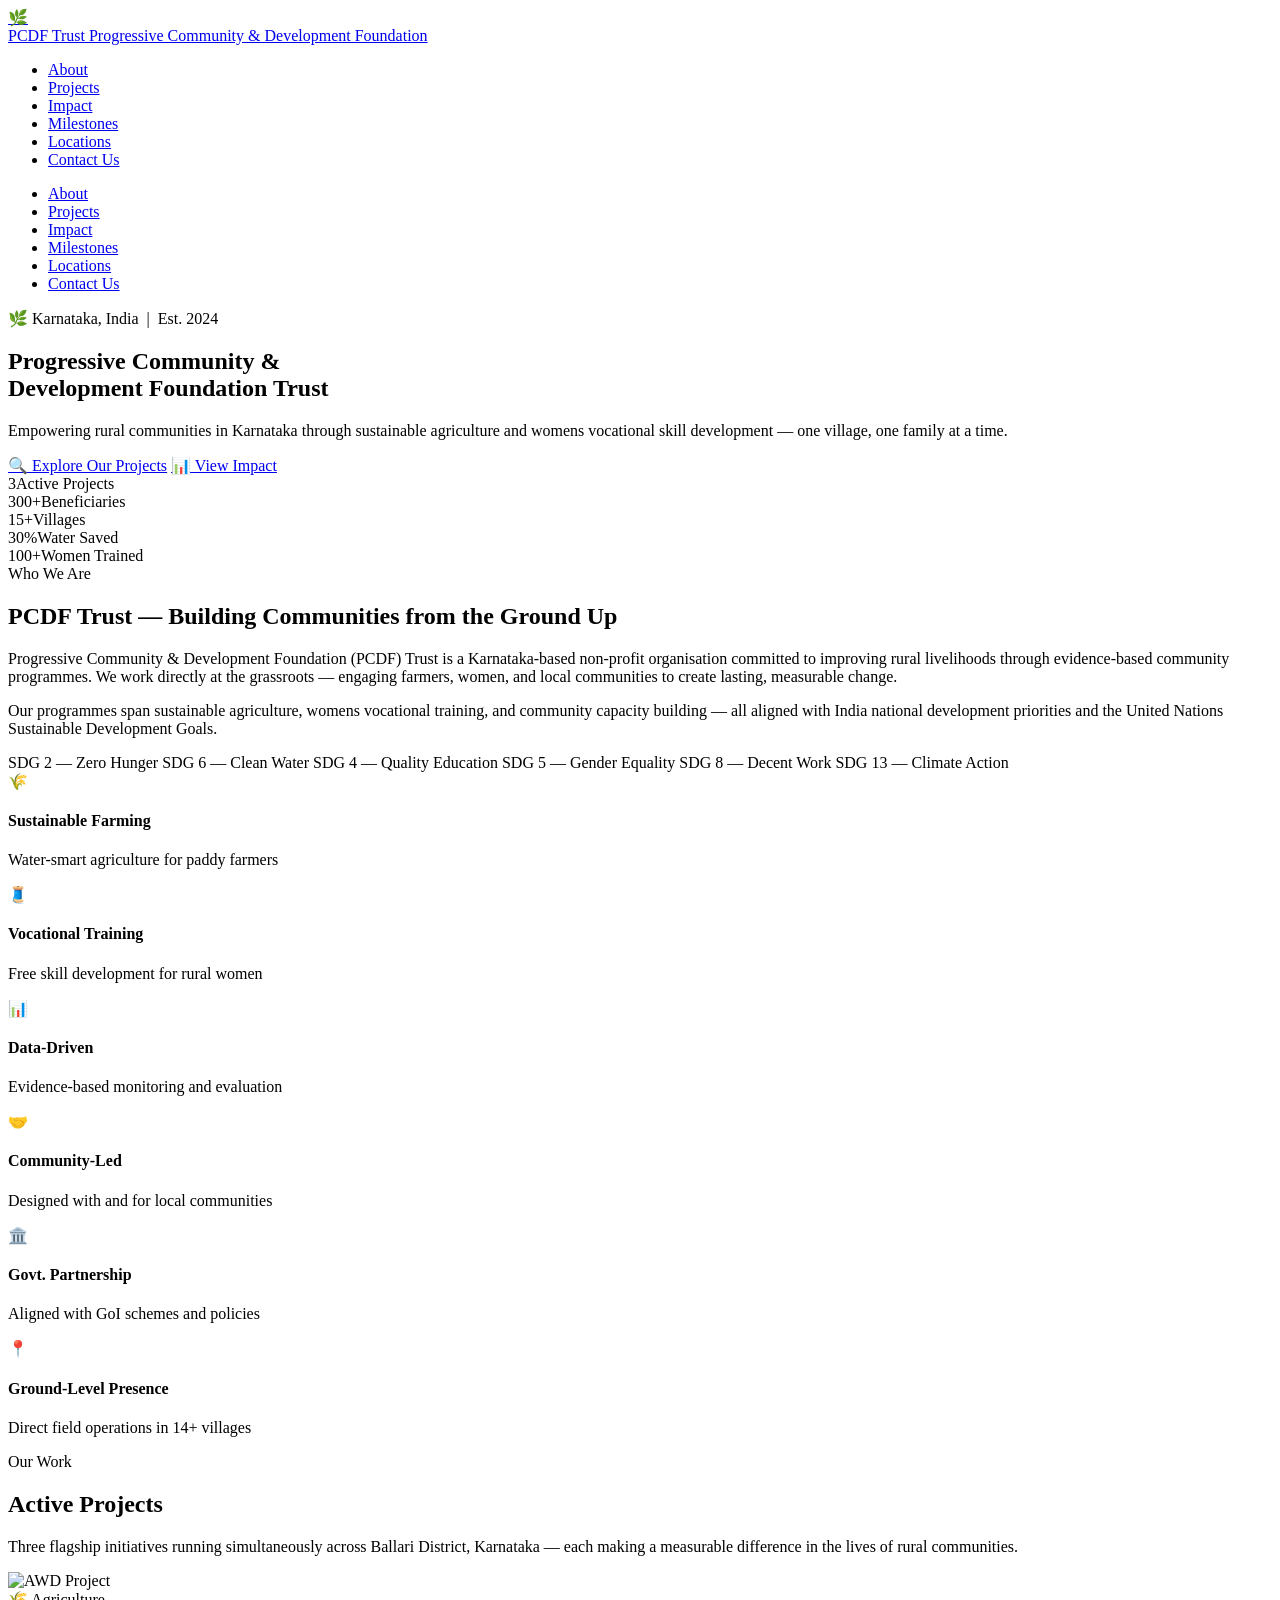
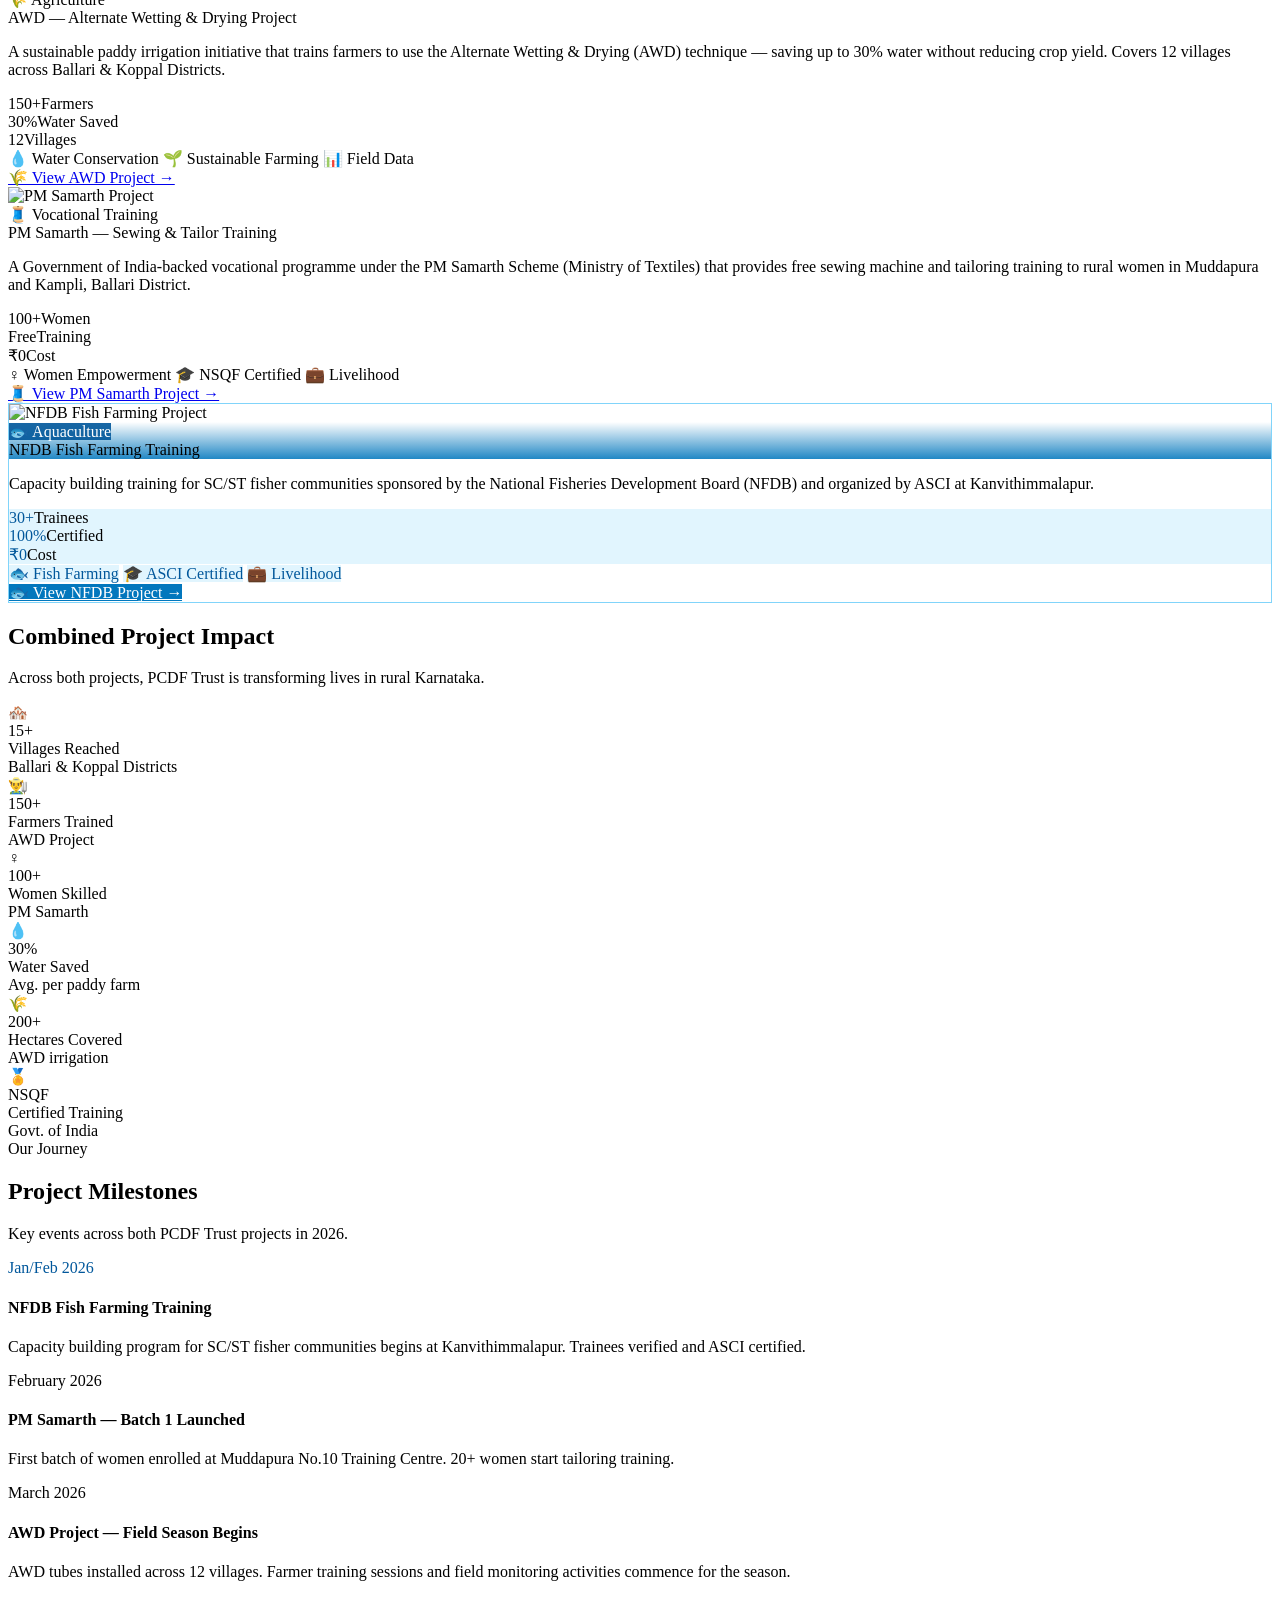
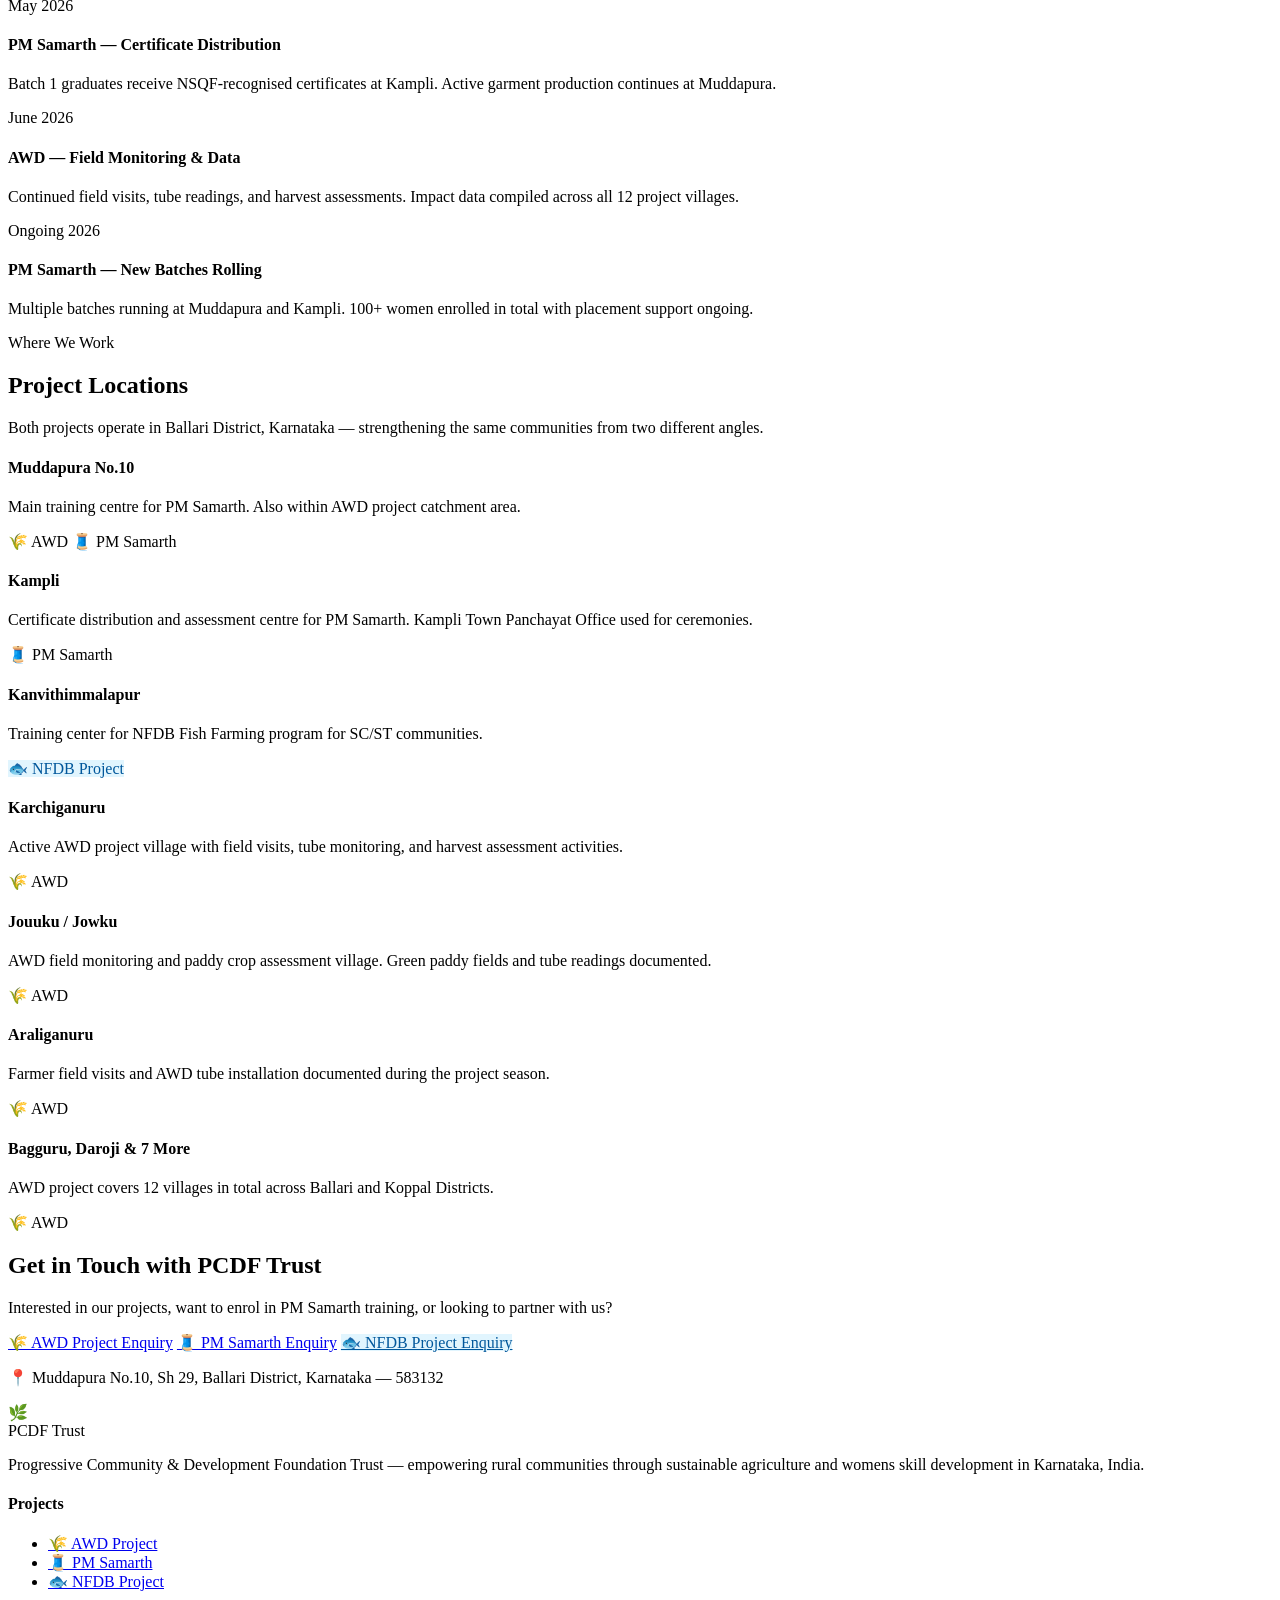
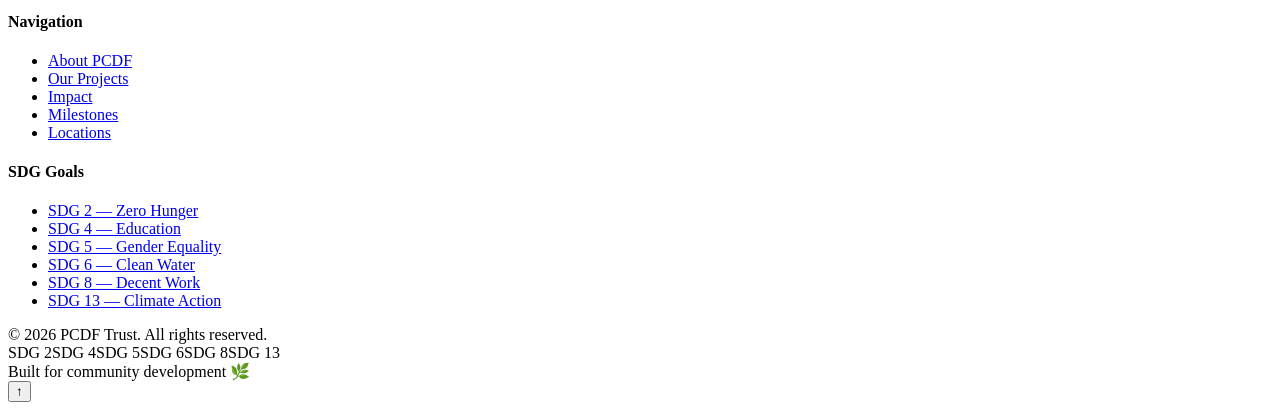
==== index.html @ 16de95f9 "Add files via upload" ====
﻿<!DOCTYPE html>
<html lang="en">
<head>
  <meta charset="UTF-8" />
  <meta name="viewport" content="width=device-width, initial-scale=1.0" />
  <title>PCDF Trust — Projects Dashboard</title>
  <meta name="description" content="Progressive Community and Development Foundation Trust — empowering communities through sustainable agriculture and vocational skill development in Karnataka." />
  <link rel="preconnect" href="https://fonts.googleapis.com" />
  <link rel="preconnect" href="https://fonts.gstatic.com" crossorigin />
  <link href="https://fonts.googleapis.com/css2?family=Poppins:wght@600;700;800&family=Inter:wght@400;500;600&display=swap" rel="stylesheet" />
  <link rel="stylesheet" href="css/dashboard.css" />
</head>
<body>

<nav id="navbar">
  <div class="container navbar-inner">
    <a href="index.html" class="navbar-brand">
      <div class="brand-logo">🌿</div>
      <div class="brand-text">
        <span class="brand-name">PCDF Trust</span>
        <span class="brand-sub">Progressive Community &amp; Development Foundation</span>
      </div>
    </a>
    <ul class="nav-links">
      <li><a href="#about">About</a></li>
      <li><a href="#projects">Projects</a></li>
      <li><a href="#impact">Impact</a></li>
      <li><a href="#milestones">Milestones</a></li>
      <li><a href="#locations">Locations</a></li>
      <li><a href="#contact" class="nav-btn">Contact Us</a></li>
    </ul>
    <div class="hamburger" id="hamburger"><span></span><span></span><span></span></div>
  </div>
</nav>

<div class="mobile-nav" id="mobile-nav">
  <ul>
    <li><a href="#about">About</a></li>
    <li><a href="#projects">Projects</a></li>
    <li><a href="#impact">Impact</a></li>
    <li><a href="#milestones">Milestones</a></li>
    <li><a href="#locations">Locations</a></li>
    <li><a href="#contact">Contact Us</a></li>
  </ul>
</div>
<section id="hero">
  <div class="container">
    <div class="hero-content">
      <div class="hero-badge">🌿 Karnataka, India &nbsp;|&nbsp; Est. 2024</div>
      <h1 class="hero-title">Progressive Community &amp;<br /><span>Development Foundation Trust</span></h1>
      <p class="hero-sub">Empowering rural communities in Karnataka through sustainable agriculture and womens vocational skill development — one village, one family at a time.</p>
      <div class="hero-actions">
        <a href="#projects" class="btn btn-white">🔍 Explore Our Projects</a>
        <a href="#impact" class="btn btn-outline-white">📊 View Impact</a>
      </div>
      <div class="hero-stats-bar">
        <div class="hstat"><span class="hstat-num">3</span><span class="hstat-label">Active Projects</span></div>
        <div class="hstat"><span class="hstat-num">300+</span><span class="hstat-label">Beneficiaries</span></div>
        <div class="hstat"><span class="hstat-num">15+</span><span class="hstat-label">Villages</span></div>
        <div class="hstat"><span class="hstat-num">30%</span><span class="hstat-label">Water Saved</span></div>
        <div class="hstat"><span class="hstat-num">100+</span><span class="hstat-label">Women Trained</span></div>
      </div>
    </div>
  </div>
</section>

<section id="about">
  <div class="container">
    <div class="about-grid reveal">
      <div>
        <span class="section-tag green">Who We Are</span>
        <h2 class="section-heading">PCDF Trust — Building Communities from the Ground Up</h2>
        <p class="section-sub">Progressive Community &amp; Development Foundation (PCDF) Trust is a Karnataka-based non-profit organisation committed to improving rural livelihoods through evidence-based community programmes. We work directly at the grassroots — engaging farmers, women, and local communities to create lasting, measurable change.</p>
        <p class="section-sub mt1">Our programmes span sustainable agriculture, womens vocational training, and community capacity building — all aligned with India national development priorities and the United Nations Sustainable Development Goals.</p>
        <div class="sdg-row">
          <span class="sdg-chip green">SDG 2 — Zero Hunger</span>
          <span class="sdg-chip green">SDG 6 — Clean Water</span>
          <span class="sdg-chip purple">SDG 4 — Quality Education</span>
          <span class="sdg-chip purple">SDG 5 — Gender Equality</span>
          <span class="sdg-chip purple">SDG 8 — Decent Work</span>
          <span class="sdg-chip green">SDG 13 — Climate Action</span>
        </div>
      </div>
      <div class="trust-pillars">
        <div class="pillar"><span class="pillar-icon">🌾</span><div><h4>Sustainable Farming</h4><p>Water-smart agriculture for paddy farmers</p></div></div>
        <div class="pillar"><span class="pillar-icon">🧵</span><div><h4>Vocational Training</h4><p>Free skill development for rural women</p></div></div>
        <div class="pillar"><span class="pillar-icon">📊</span><div><h4>Data-Driven</h4><p>Evidence-based monitoring and evaluation</p></div></div>
        <div class="pillar"><span class="pillar-icon">🤝</span><div><h4>Community-Led</h4><p>Designed with and for local communities</p></div></div>
        <div class="pillar"><span class="pillar-icon">🏛️</span><div><h4>Govt. Partnership</h4><p>Aligned with GoI schemes and policies</p></div></div>
        <div class="pillar"><span class="pillar-icon">📍</span><div><h4>Ground-Level Presence</h4><p>Direct field operations in 14+ villages</p></div></div>
      </div>
    </div>
  </div>
</section>
<section id="projects">
  <div class="container">
    <div class="projects-intro reveal">
      <span class="section-tag green">Our Work</span>
      <h2 class="section-heading">Active Projects</h2>
      <p>Three flagship initiatives running simultaneously across Ballari District, Karnataka — each making a measurable difference in the lives of rural communities.</p>
    </div>
    <div class="projects-grid">
      <div class="project-card awd reveal delay-1">
        <div class="pc-banner">
          <img src="assets/gallery/training_session.jpg" alt="AWD Project" />
          <div class="pc-banner-overlay green-ov">
            <div class="pc-banner-content">
              <span class="pc-badge green">🌾 Agriculture</span>
              <div class="pc-title">AWD — Alternate Wetting &amp; Drying Project</div>
            </div>
          </div>
        </div>
        <div class="pc-body">
          <p class="pc-desc">A sustainable paddy irrigation initiative that trains farmers to use the Alternate Wetting &amp; Drying (AWD) technique — saving up to 30% water without reducing crop yield. Covers 12 villages across Ballari &amp; Koppal Districts.</p>
          <div class="pc-stats">
            <div class="pc-stat green"><span class="pc-stat-num green">150+</span><span class="pc-stat-label">Farmers</span></div>
            <div class="pc-stat green"><span class="pc-stat-num green">30%</span><span class="pc-stat-label">Water Saved</span></div>
            <div class="pc-stat green"><span class="pc-stat-num green">12</span><span class="pc-stat-label">Villages</span></div>
          </div>
          <div class="pc-tags">
            <span class="tag green">💧 Water Conservation</span>
            <span class="tag green">🌱 Sustainable Farming</span>
            <span class="tag green">📊 Field Data</span>
          </div>
          <a href="awd-project.html" class="pc-btn green">🌾 View AWD Project →</a>
        </div>
      </div>
      <div class="project-card samarth reveal delay-2">
        <div class="pc-banner">
          <img src="assets/samarth-gallery/samarth_sewing_02.jpg" alt="PM Samarth Project" />
          <div class="pc-banner-overlay purple-ov">
            <div class="pc-banner-content">
              <span class="pc-badge purple">🧵 Vocational Training</span>
              <div class="pc-title">PM Samarth — Sewing &amp; Tailor Training</div>
            </div>
          </div>
        </div>
        <div class="pc-body">
          <p class="pc-desc">A Government of India-backed vocational programme under the PM Samarth Scheme (Ministry of Textiles) that provides free sewing machine and tailoring training to rural women in Muddapura and Kampli, Ballari District.</p>
          <div class="pc-stats">
            <div class="pc-stat purple"><span class="pc-stat-num purple">100+</span><span class="pc-stat-label">Women</span></div>
            <div class="pc-stat purple"><span class="pc-stat-num purple">Free</span><span class="pc-stat-label">Training</span></div>
            <div class="pc-stat purple"><span class="pc-stat-num purple">&#x20B9;0</span><span class="pc-stat-label">Cost</span></div>
          </div>
          <div class="pc-tags">
            <span class="tag purple">♀️ Women Empowerment</span>
            <span class="tag purple">🎓 NSQF Certified</span>
            <span class="tag purple">💼 Livelihood</span>
          </div>
          <a href="samarth-project.html" class="pc-btn purple">🧵 View PM Samarth Project →</a>
        </div>
      </div>
          <div class="project-card fish reveal delay-3" style="border:1px solid #81d4fa;">
        <div class="pc-banner">
          <img src="assets/fish-gallery/fish_training_01.jpg" alt="NFDB Fish Farming Project" />
          <div class="pc-banner-overlay" style="background:linear-gradient(to top,rgba(2,119,189,0.88),transparent);">
            <div class="pc-banner-content">
              <span class="pc-badge" style="background:rgba(1,87,155,0.9);color:#fff;">🐟 Aquaculture</span>
              <div class="pc-title">NFDB Fish Farming Training</div>
            </div>
          </div>
        </div>
        <div class="pc-body">
          <p class="pc-desc">Capacity building training for SC/ST fisher communities sponsored by the National Fisheries Development Board (NFDB) and organized by ASCI at Kanvithimmalapur.</p>
          <div class="pc-stats">
            <div class="pc-stat" style="background:#e1f5fe;"><span class="pc-stat-num" style="color:#01579b;">30+</span><span class="pc-stat-label">Trainees</span></div>
            <div class="pc-stat" style="background:#e1f5fe;"><span class="pc-stat-num" style="color:#01579b;">100%</span><span class="pc-stat-label">Certified</span></div>
            <div class="pc-stat" style="background:#e1f5fe;"><span class="pc-stat-num" style="color:#01579b;">₹0</span><span class="pc-stat-label">Cost</span></div>
          </div>
          <div class="pc-tags">
            <span class="tag" style="background:#e1f5fe;color:#01579b;">🐟 Fish Farming</span>
            <span class="tag" style="background:#e1f5fe;color:#01579b;">🎓 ASCI Certified</span>
            <span class="tag" style="background:#e1f5fe;color:#01579b;">💼 Livelihood</span>
          </div>
          <a href="fish-project.html" class="pc-btn" style="background:#0277bd;color:#fff;">🐟 View NFDB Project →</a>
        </div>
      </div>
    </div>
  </div>
</section>

<section id="impact">
  <div class="container">
    <div class="impact-intro reveal">
      <h2>Combined Project Impact</h2>
      <p>Across both projects, PCDF Trust is transforming lives in rural Karnataka.</p>
    </div>
    <div class="impact-big-grid reveal">
      <div class="icard"><div class="icard-icon">🏘️</div><div class="icard-num">15+</div><div class="icard-label">Villages Reached</div><div class="icard-sub">Ballari &amp; Koppal Districts</div></div>
      <div class="icard"><div class="icard-icon">👨‍🌾</div><div class="icard-num">150+</div><div class="icard-label">Farmers Trained</div><div class="icard-sub">AWD Project</div></div>
      <div class="icard"><div class="icard-icon">♀️</div><div class="icard-num">100+</div><div class="icard-label">Women Skilled</div><div class="icard-sub">PM Samarth</div></div>
      <div class="icard"><div class="icard-icon">💧</div><div class="icard-num">30%</div><div class="icard-label">Water Saved</div><div class="icard-sub">Avg. per paddy farm</div></div>
      <div class="icard"><div class="icard-icon">🌾</div><div class="icard-num">200+</div><div class="icard-label">Hectares Covered</div><div class="icard-sub">AWD irrigation</div></div>
      <div class="icard"><div class="icard-icon">🏅</div><div class="icard-num">NSQF</div><div class="icard-label">Certified Training</div><div class="icard-sub">Govt. of India</div></div>
    </div>
  </div>
</section>

<section id="milestones">
  <div class="container">
    <div class="milestones-intro">
      <span class="section-tag green">Our Journey</span>
      <h2 class="section-heading dark">Project Milestones</h2>
      <p class="muted">Key events across both PCDF Trust projects in 2026.</p>
    </div>
    <div class="timeline reveal">
      <div class="tm-item">
        <div class="tm-spacer"></div><div class="tm-dot" style="background:#03a9f4;"></div>
        <div class="tm-content"><div class="tm-date" style="color:#01579b;">Jan/Feb 2026</div><h4>NFDB Fish Farming Training</h4><p>Capacity building program for SC/ST fisher communities begins at Kanvithimmalapur. Trainees verified and ASCI certified.</p></div>
      </div>
      <div class="tm-item">
        <div class="tm-content"><div class="tm-date purple">February 2026</div><h4>PM Samarth — Batch 1 Launched</h4><p>First batch of women enrolled at Muddapura No.10 Training Centre. 20+ women start tailoring training.</p></div>
        <div class="tm-dot purple"></div><div class="tm-spacer"></div>
      </div>
      <div class="tm-item">
        <div class="tm-spacer"></div><div class="tm-dot green"></div>
        <div class="tm-content"><div class="tm-date green">March 2026</div><h4>AWD Project — Field Season Begins</h4><p>AWD tubes installed across 12 villages. Farmer training sessions and field monitoring activities commence for the season.</p></div>
      </div>
      <div class="tm-item">
        <div class="tm-content"><div class="tm-date purple">May 2026</div><h4>PM Samarth — Certificate Distribution</h4><p>Batch 1 graduates receive NSQF-recognised certificates at Kampli. Active garment production continues at Muddapura.</p></div>
        <div class="tm-dot purple"></div><div class="tm-spacer"></div>
      </div>
      <div class="tm-item">
        <div class="tm-spacer"></div><div class="tm-dot green"></div>
        <div class="tm-content"><div class="tm-date green">June 2026</div><h4>AWD — Field Monitoring &amp; Data</h4><p>Continued field visits, tube readings, and harvest assessments. Impact data compiled across all 12 project villages.</p></div>
      </div>
      <div class="tm-item">
        <div class="tm-content"><div class="tm-date purple">Ongoing 2026</div><h4>PM Samarth — New Batches Rolling</h4><p>Multiple batches running at Muddapura and Kampli. 100+ women enrolled in total with placement support ongoing.</p></div>
        <div class="tm-dot purple"></div><div class="tm-spacer"></div>
      </div>
    </div>
  </div>
</section>
<section id="locations">
  <div class="container">
    <div class="loc-intro reveal">
      <span class="section-tag green">Where We Work</span>
      <h2 class="section-heading dark">Project Locations</h2>
      <p class="muted">Both projects operate in Ballari District, Karnataka — strengthening the same communities from two different angles.</p>
    </div>
    <div class="loc-grid reveal">
      <div class="loc-card green"><div class="loc-header"><div class="loc-dot green"></div><h4>Muddapura No.10</h4></div><p>Main training centre for PM Samarth. Also within AWD project catchment area.</p><span class="loc-badge green">🌾 AWD</span> <span class="loc-badge purple">🧵 PM Samarth</span></div>
      <div class="loc-card purple"><div class="loc-header"><div class="loc-dot purple"></div><h4>Kampli</h4></div><p>Certificate distribution and assessment centre for PM Samarth. Kampli Town Panchayat Office used for ceremonies.</p><span class="loc-badge purple">🧵 PM Samarth</span></div>
      <div class="loc-card" style="border-color:#03a9f4;"><div class="loc-header"><div class="loc-dot" style="background:#03a9f4;"></div><h4>Kanvithimmalapur</h4></div><p>Training center for NFDB Fish Farming program for SC/ST communities.</p><span class="loc-badge" style="background:#e1f5fe;color:#01579b;">🐟 NFDB Project</span></div>
      <div class="loc-card green"><div class="loc-header"><div class="loc-dot green"></div><h4>Karchiganuru</h4></div><p>Active AWD project village with field visits, tube monitoring, and harvest assessment activities.</p><span class="loc-badge green">🌾 AWD</span></div>
      <div class="loc-card green"><div class="loc-header"><div class="loc-dot green"></div><h4>Jouuku / Jowku</h4></div><p>AWD field monitoring and paddy crop assessment village. Green paddy fields and tube readings documented.</p><span class="loc-badge green">🌾 AWD</span></div>
      <div class="loc-card green"><div class="loc-header"><div class="loc-dot green"></div><h4>Araliganuru</h4></div><p>Farmer field visits and AWD tube installation documented during the project season.</p><span class="loc-badge green">🌾 AWD</span></div>
      <div class="loc-card green"><div class="loc-header"><div class="loc-dot green"></div><h4>Bagguru, Daroji &amp; 7 More</h4></div><p>AWD project covers 12 villages in total across Ballari and Koppal Districts.</p><span class="loc-badge green">🌾 AWD</span></div>
    </div>
  </div>
</section>

<section id="contact">
  <div class="container">
    <div class="contact-card reveal">
      <h2>Get in Touch with PCDF Trust</h2>
      <p>Interested in our projects, want to enrol in PM Samarth training, or looking to partner with us?</p>
      <div class="contact-links">
        <a href="awd-project.html#contact" class="contact-link green">🌾 AWD Project Enquiry</a>
        <a href="samarth-project.html#contact" class="contact-link purple">🧵 PM Samarth Enquiry</a>
        <a href="fish-project.html#contact" class="contact-link" style="background:#e1f5fe;color:#01579b;">🐟 NFDB Project Enquiry</a>
      </div>
      <p class="contact-addr">📍 Muddapura No.10, Sh 29, Ballari District, Karnataka — 583132</p>
    </div>
  </div>
</section>

<footer>
  <div class="container">
    <div class="footer-inner">
      <div>
        <div class="footer-brand-logo">🌿</div>
        <div class="footer-brand-name">PCDF Trust</div>
        <p class="footer-desc">Progressive Community &amp; Development Foundation Trust — empowering rural communities through sustainable agriculture and womens skill development in Karnataka, India.</p>
      </div>
      <div><h4>Projects</h4><ul class="footer-links"><li><a href="awd-project.html">🌾 AWD Project</a></li><li><a href="samarth-project.html">🧵 PM Samarth</a></li><li><a href="fish-project.html">🐟 NFDB Project</a></li></ul></div>
      <div><h4>Navigation</h4><ul class="footer-links"><li><a href="#about">About PCDF</a></li><li><a href="#projects">Our Projects</a></li><li><a href="#impact">Impact</a></li><li><a href="#milestones">Milestones</a></li><li><a href="#locations">Locations</a></li></ul></div>
      <div><h4>SDG Goals</h4><ul class="footer-links"><li><a href="#">SDG 2 — Zero Hunger</a></li><li><a href="#">SDG 4 — Education</a></li><li><a href="#">SDG 5 — Gender Equality</a></li><li><a href="#">SDG 6 — Clean Water</a></li><li><a href="#">SDG 8 — Decent Work</a></li><li><a href="#">SDG 13 — Climate Action</a></li></ul></div>
    </div>
    <div class="footer-bottom">
      <span>© 2026 PCDF Trust. All rights reserved.</span>
      <div class="sdg-row-footer"><span class="sdg-f">SDG 2</span><span class="sdg-f">SDG 4</span><span class="sdg-f">SDG 5</span><span class="sdg-f">SDG 6</span><span class="sdg-f">SDG 8</span><span class="sdg-f">SDG 13</span></div>
      <span>Built for community development 🌿</span>
    </div>
  </div>
</footer>

<button id="back-to-top" title="Back to top">↑</button>

<script>
  document.getElementById("hamburger").addEventListener("click",function(){document.getElementById("mobile-nav").classList.toggle("open");});
  document.querySelectorAll("#mobile-nav a").forEach(function(a){a.addEventListener("click",function(){document.getElementById("mobile-nav").classList.remove("open");});});
  window.addEventListener("scroll",function(){
    var nav=document.getElementById("navbar");
    nav.style.boxShadow=window.scrollY>60?"0 4px 20px rgba(0,0,0,0.1)":"none";
    var btn=document.getElementById("back-to-top");
    if(window.scrollY>400)btn.classList.add("visible"); else btn.classList.remove("visible");
  });
  document.getElementById("back-to-top").addEventListener("click",function(){window.scrollTo({top:0,behavior:"smooth"});});
  /* Scroll Reveal Observer */
  const revealElements = document.querySelectorAll('.reveal');
  const revealObserver = new IntersectionObserver((entries, observer) => {
    entries.forEach(entry => {
      if(entry.isIntersecting) {
        entry.target.classList.add('active');
        observer.unobserve(entry.target);
      }
    });
  }, { rootMargin: "0px 0px -50px 0px" });
  revealElements.forEach(el => revealObserver.observe(el));
</script>
</body>
</html>
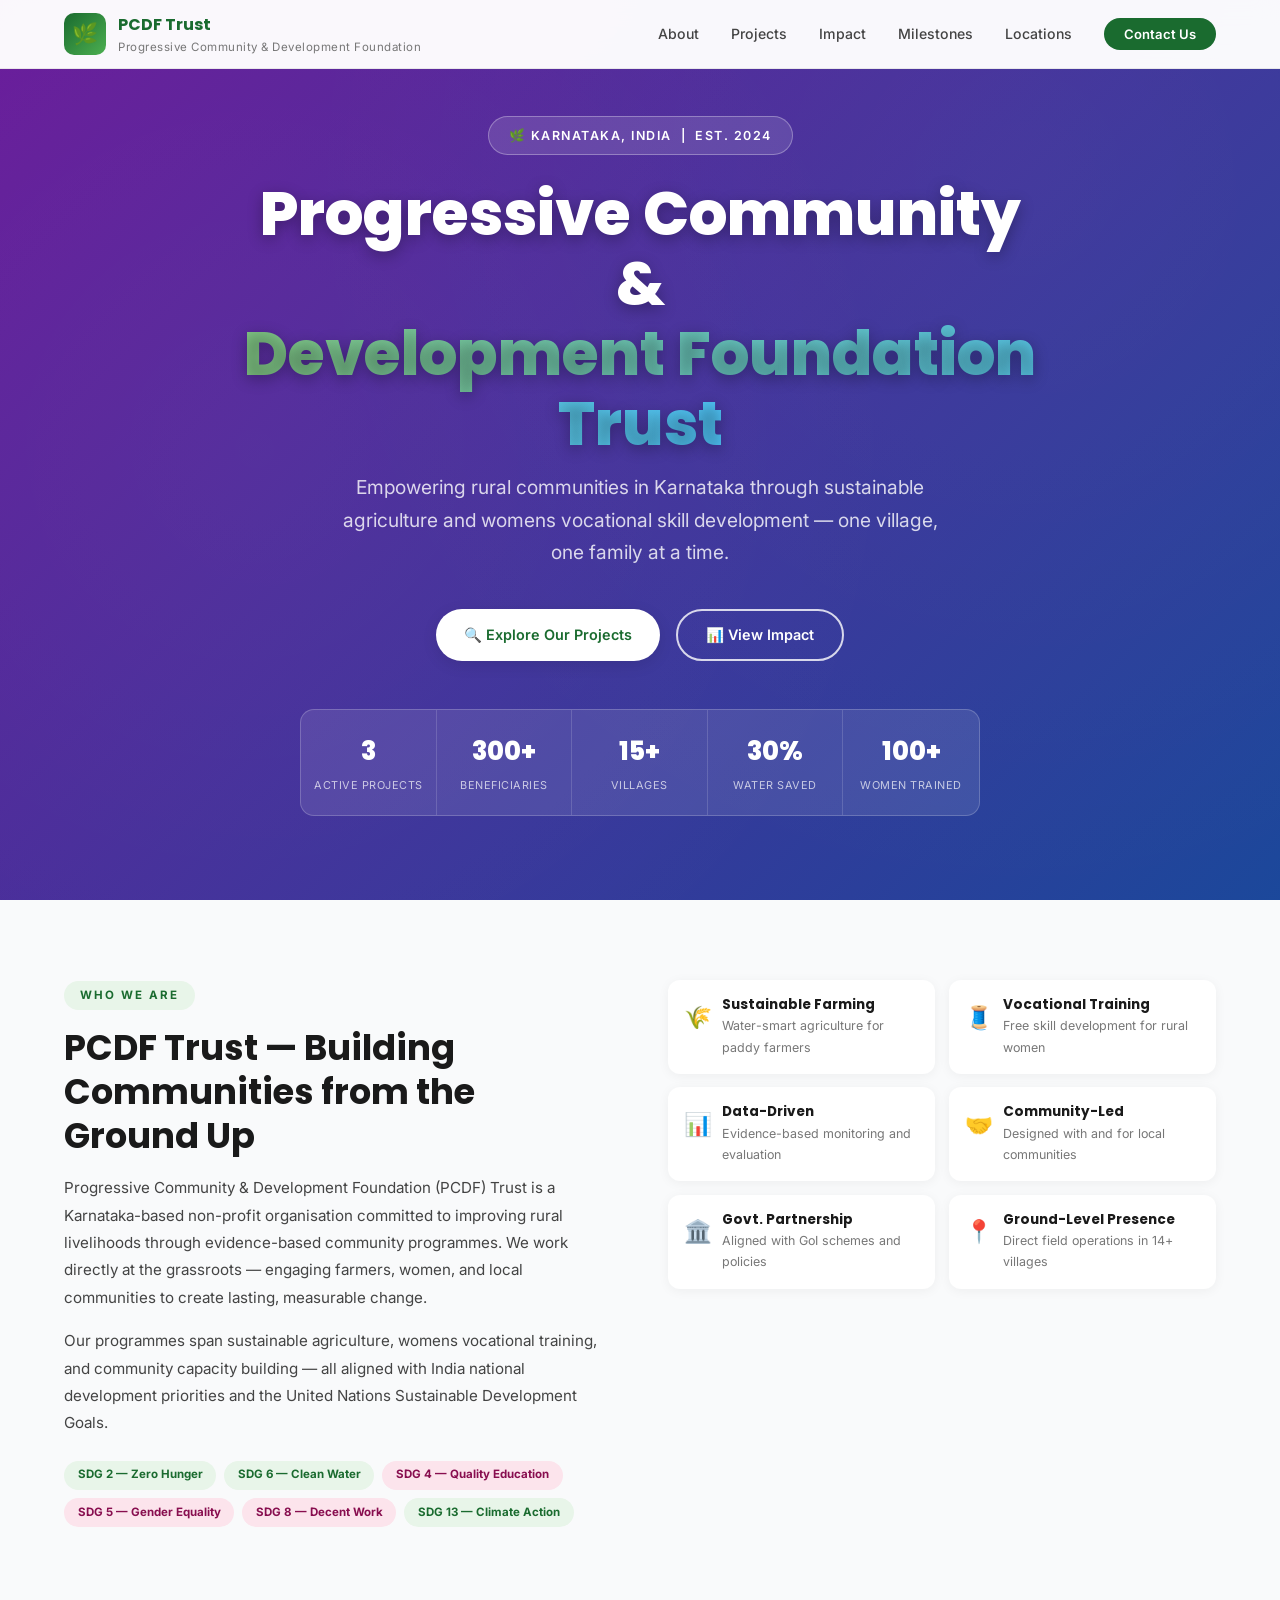
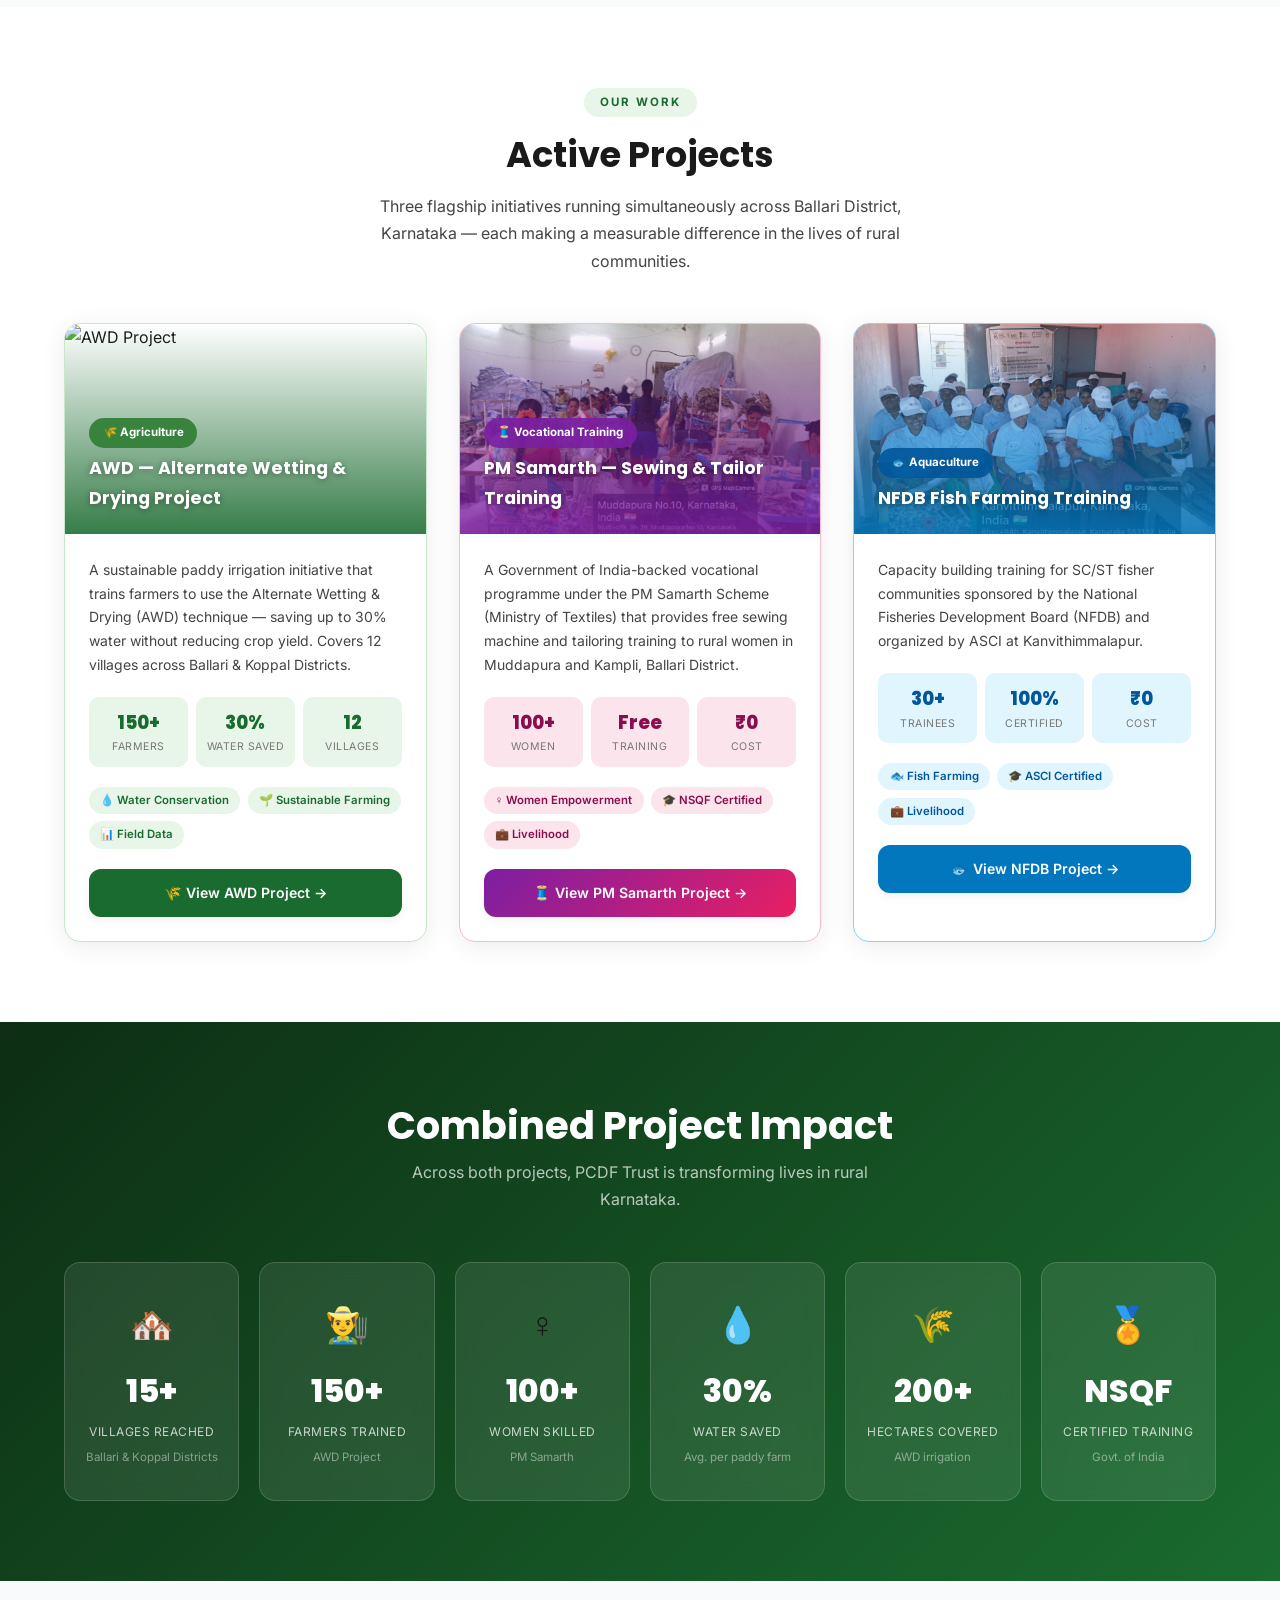
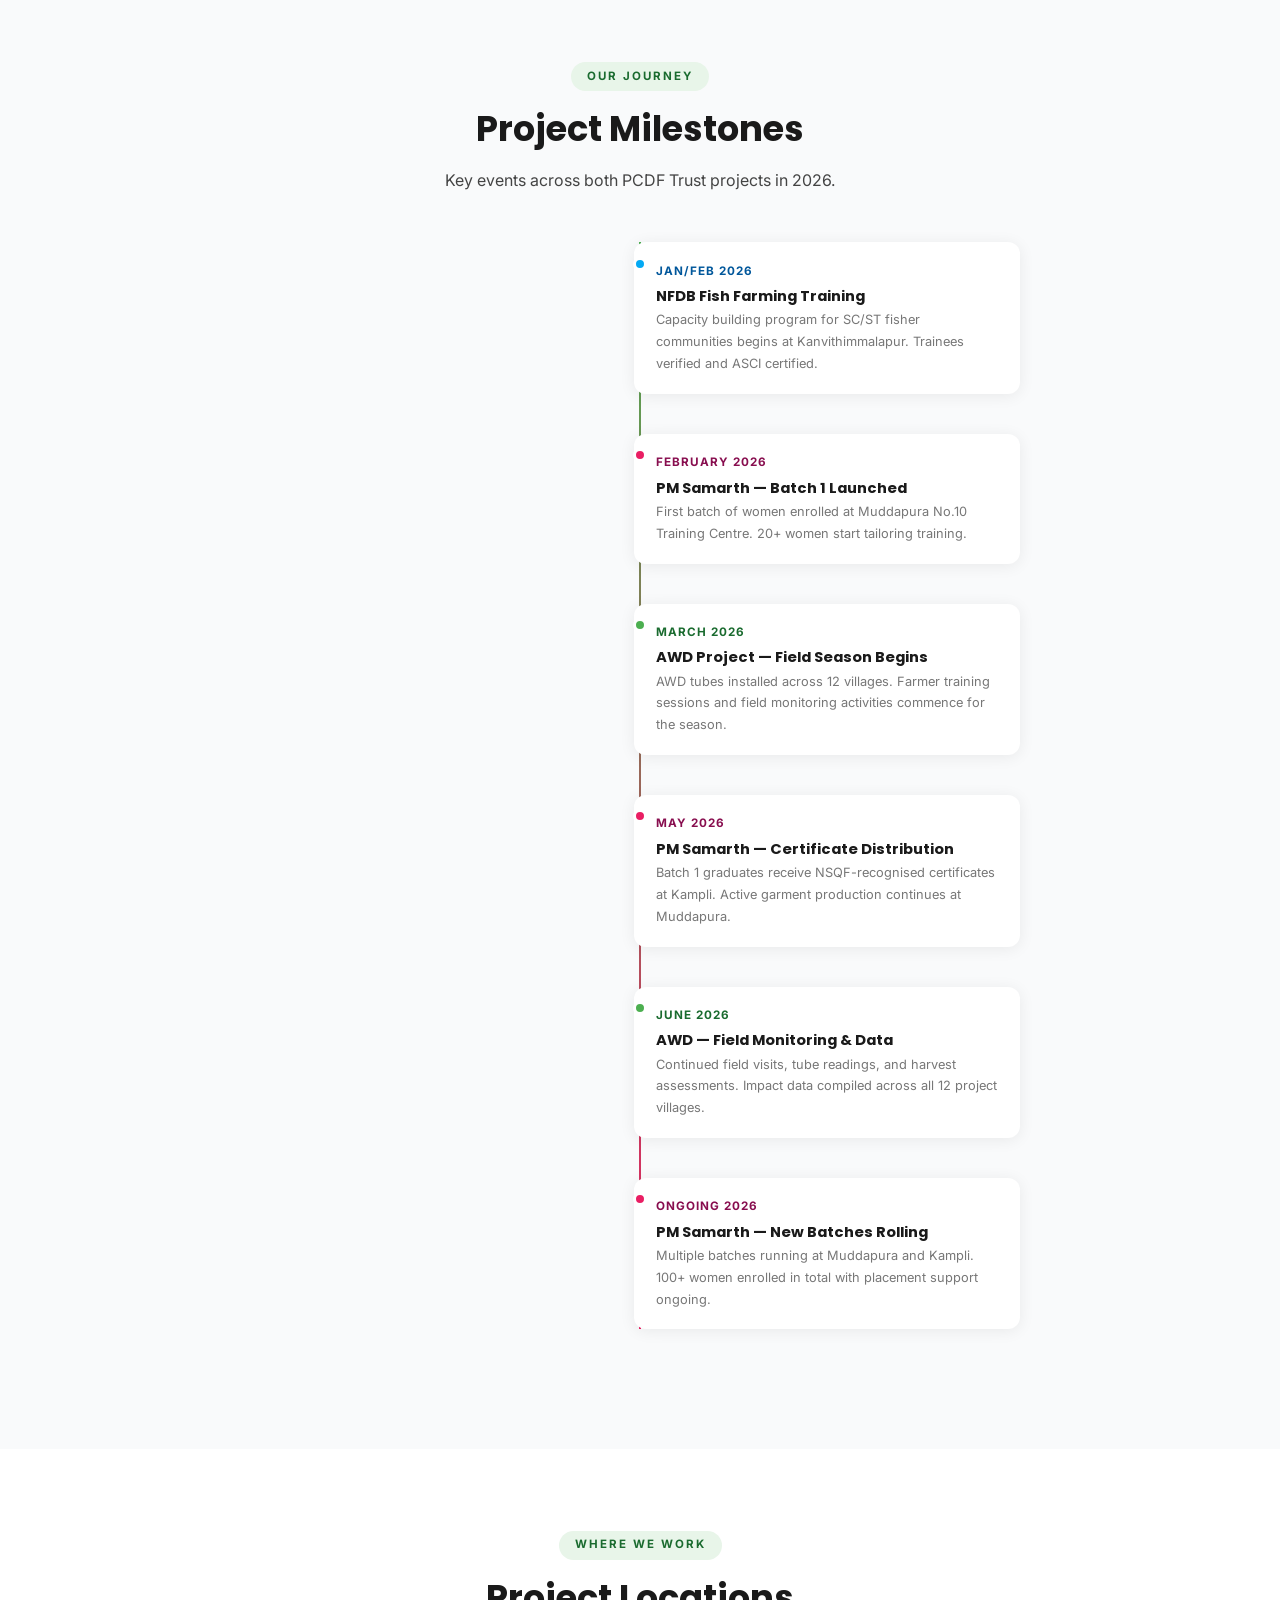
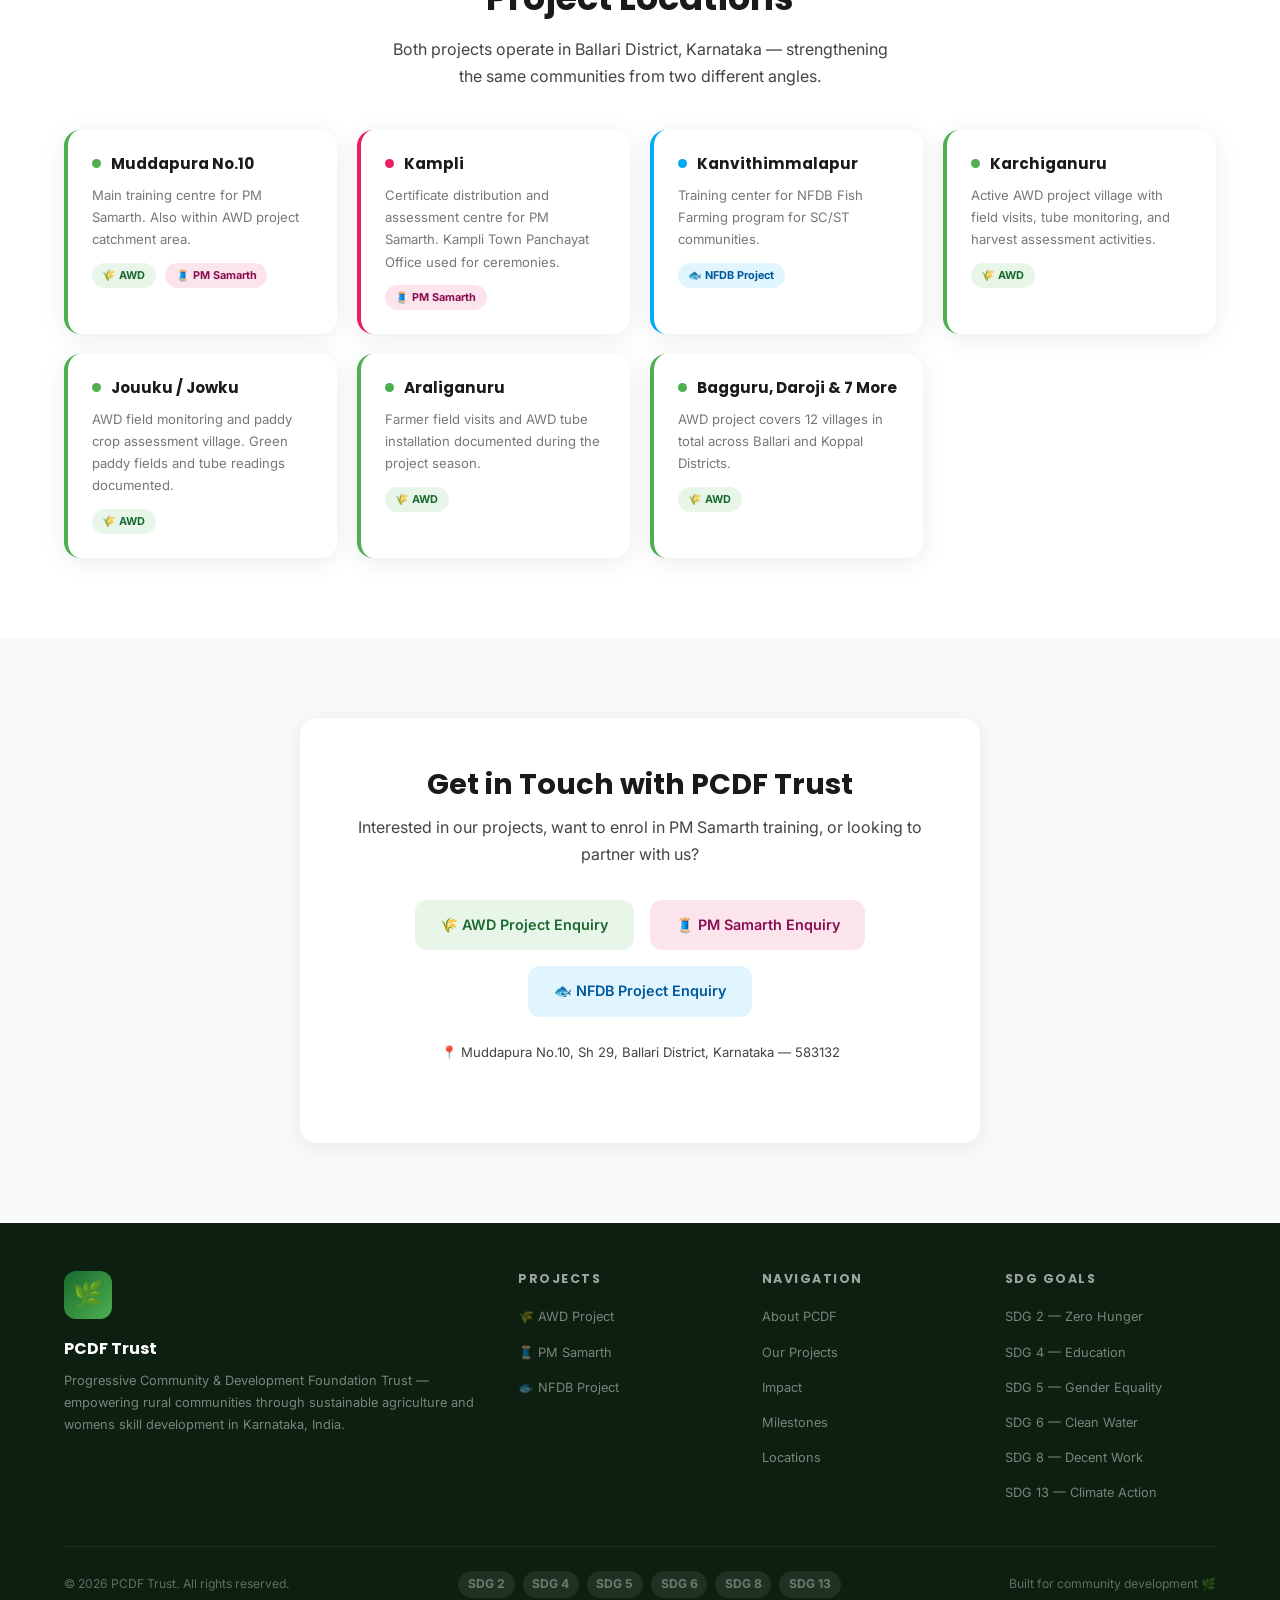
==== commit 6b489925: "Initial commit" ====
--- a/index.html
+++ b/index.html
@@ -1,4 +1,4 @@
-﻿<!DOCTYPE html>
+<!DOCTYPE html>
 <html lang="en">
 <head>
   <meta charset="UTF-8" />
--- a/css/dashboard.css
+++ b/css/dashboard.css
@@ -0,0 +1,221 @@
+/* ===================================
+   PCDF TRUST — Dashboard Stylesheet
+   =================================== */
+:root{
+  --green-dark:#1a6b2f;--green-mid:#2e7d32;--green-light:#4caf50;--green-pale:#e8f5e9;
+  --purple-dark:#6a1b9a;--purple-mid:#7b1fa2;--pink:#e91e63;--pink-pale:#fce4ec;
+  --amber:#f9a825;--white:#ffffff;--off-white:#f9fafb;
+  --text-dark:#1a1a1a;--text-mid:#444;--text-light:#777;
+  --card-shadow:0 4px 24px rgba(0,0,0,0.08);--card-hover:0 12px 40px rgba(0,0,0,0.15);
+  --radius:16px;--transition:all 0.3s ease;
+}
+*,*::before,*::after{box-sizing:border-box;margin:0;padding:0;}
+html{scroll-behavior:smooth;font-size:16px;}
+body{font-family:"Inter","Segoe UI",sans-serif;color:var(--text-dark);background:var(--white);line-height:1.7;overflow-x:hidden;}
+h1,h2,h3,h4{font-family:"Poppins","Segoe UI",sans-serif;line-height:1.25;}
+img{max-width:100%;display:block;}
+a{text-decoration:none;transition:var(--transition);}
+.container{width:90%;max-width:1200px;margin:0 auto;}
+
+/* NAVBAR */
+#navbar{position:fixed;top:0;left:0;right:0;z-index:1000;background:rgba(255,255,255,0.97);backdrop-filter:blur(12px);border-bottom:1px solid rgba(0,0,0,0.07);transition:var(--transition);}
+.navbar-inner{display:flex;align-items:center;justify-content:space-between;height:68px;}
+.navbar-brand{display:flex;align-items:center;gap:0.75rem;}
+.brand-logo{width:42px;height:42px;background:linear-gradient(135deg,#1a6b2f,#4caf50);border-radius:10px;display:flex;align-items:center;justify-content:center;font-size:1.3rem;}
+.brand-text .brand-name{display:block;font-family:"Poppins",sans-serif;font-weight:700;font-size:1rem;color:var(--green-dark);}
+.brand-text .brand-sub{display:block;font-size:0.72rem;color:var(--text-light);letter-spacing:0.5px;}
+.nav-links{display:flex;gap:2rem;list-style:none;}
+.nav-links a{color:var(--text-mid);font-size:0.88rem;font-weight:500;}
+.nav-links a:hover{color:var(--green-dark);}
+.nav-btn{padding:0.5rem 1.25rem;background:var(--green-dark);color:#fff !important;border-radius:50px;font-size:0.82rem !important;font-weight:600 !important;}
+.nav-btn:hover{background:var(--green-mid) !important;}
+.hamburger{display:none;flex-direction:column;gap:5px;cursor:pointer;padding:4px;}
+.hamburger span{display:block;width:24px;height:2px;background:var(--text-dark);border-radius:2px;transition:var(--transition);}
+@media(max-width:900px){.nav-links{display:none;}.hamburger{display:flex;}}
+.mobile-nav{display:none;position:fixed;top:68px;left:0;right:0;background:#fff;border-bottom:1px solid #eee;z-index:999;padding:1rem 0;}
+.mobile-nav.open{display:block;}
+.mobile-nav ul{list-style:none;padding:0 5%;}
+.mobile-nav li a{display:block;padding:0.75rem 0;color:var(--text-dark);font-weight:500;border-bottom:1px solid #f0f0f0;}
+
+/* HERO */
+@keyframes gradientBG { 0% { background-position: 0% 50%; } 50% { background-position: 100% 50%; } 100% { background-position: 0% 50%; } }
+#hero{min-height:100vh;background:linear-gradient(-45deg, #0d2e14, #1a6b2f, #01579b, #6a1b9a); background-size:400% 400%; animation:gradientBG 15s ease infinite; display:flex;align-items:center;padding:6rem 0 4rem;position:relative;overflow:hidden;}
+#hero::before{content:"";position:absolute;inset:0;background-image:radial-gradient(circle at 20% 50%,rgba(255,255,255,0.03) 0%,transparent 60%),radial-gradient(circle at 80% 20%,rgba(255,255,255,0.03) 0%,transparent 60%);}
+.hero-content{position:relative;z-index:1;text-align:center;max-width:800px;margin:0 auto;}
+.hero-badge{display:inline-flex;align-items:center;gap:0.5rem;background:rgba(255,255,255,0.12);border:1px solid rgba(255,255,255,0.3);color:#fff;font-size:0.78rem;font-weight:600;letter-spacing:1.5px;text-transform:uppercase;padding:0.5rem 1.25rem;border-radius:50px;margin-bottom:1.5rem;}
+.hero-title{font-size:clamp(2rem,5vw,3.8rem);color:#fff;font-weight:800;line-height:1.15;margin-bottom:0.75rem;text-shadow:0 4px 15px rgba(0,0,0,0.3);}
+.hero-title span{background:linear-gradient(90deg,#81c784,#4fc3f7);-webkit-background-clip:text;-webkit-text-fill-color:transparent;background-clip:text;}
+.hero-sub{font-size:clamp(1rem,2.5vw,1.2rem);color:rgba(255,255,255,0.8);margin-bottom:2.5rem;max-width:600px;margin-left:auto;margin-right:auto;}
+.hero-actions{display:flex;gap:1rem;justify-content:center;flex-wrap:wrap;margin-bottom:3rem;}
+.btn{display:inline-flex;align-items:center;gap:0.5rem;padding:0.75rem 1.75rem;border-radius:50px;font-weight:600;font-size:0.9rem;transition:var(--transition);cursor:pointer;border:none;}
+.btn-white{background:#fff;color:var(--green-dark);box-shadow:0 4px 15px rgba(0,0,0,0.1);}
+.btn-white:hover{background:#f0fdf4;transform:translateY(-3px) scale(1.05);box-shadow:0 8px 25px rgba(0,0,0,0.2);}
+.btn-outline-white{background:transparent;color:#fff;border:2px solid rgba(255,255,255,0.8);}
+.btn-outline-white:hover{background:rgba(255,255,255,0.15);border-color:#fff;transform:translateY(-3px) scale(1.05);box-shadow:0 8px 25px rgba(0,0,0,0.15);}
+.hero-stats-bar{display:grid;grid-template-columns:repeat(auto-fit,minmax(120px,1fr));background:rgba(255,255,255,0.1);border:1px solid rgba(255,255,255,0.2);border-radius:14px;overflow:hidden;max-width:680px;margin:0 auto;}
+.hstat{padding:1.25rem 0.75rem;text-align:center;border-right:1px solid rgba(255,255,255,0.15);transition:var(--transition);}
+.hstat:hover{background:rgba(255,255,255,0.08);transform:scale(1.05);}
+.hstat:last-child{border-right:none;}
+.hstat-num{display:block;font-family:"Poppins",sans-serif;font-size:1.6rem;font-weight:800;color:#fff;}
+.hstat-label{display:block;font-size:0.68rem;color:rgba(255,255,255,0.7);text-transform:uppercase;letter-spacing:0.5px;margin-top:0.15rem;}
+
+/* ABOUT */
+#about{padding:5rem 0;background:var(--off-white);}
+.about-grid{display:grid;grid-template-columns:1fr 1fr;gap:3.5rem;align-items:start;}
+@media(max-width:768px){.about-grid{grid-template-columns:1fr;gap:2rem;}}
+.section-tag{display:inline-block;font-size:0.72rem;font-weight:700;letter-spacing:2px;text-transform:uppercase;padding:0.3rem 1rem;border-radius:50px;margin-bottom:1rem;}
+.section-tag.green{background:var(--green-pale);color:var(--green-dark);}
+.section-tag.purple{background:var(--pink-pale);color:#880e4f;}
+.section-heading{font-size:clamp(1.5rem,3.5vw,2.2rem);color:var(--text-dark);margin-bottom:1rem;}
+.section-heading.dark{color:var(--text-dark);}
+.section-sub{color:var(--text-mid);font-size:0.95rem;line-height:1.8;}
+.mt1{margin-top:1rem;}
+.muted{color:var(--text-mid);}
+.trust-pillars{display:grid;grid-template-columns:1fr 1fr;gap:0.85rem;}
+.pillar{display:flex;align-items:flex-start;gap:0.65rem;padding:1rem;background:#fff;border-radius:12px;box-shadow:0 2px 12px rgba(0,0,0,0.05);}
+.pillar-icon{font-size:1.4rem;flex-shrink:0;margin-top:0.1rem;}
+.pillar h4{font-size:0.85rem;color:var(--text-dark);margin-bottom:0.15rem;}
+.pillar p{font-size:0.78rem;color:var(--text-light);}
+.sdg-row{display:flex;flex-wrap:wrap;gap:0.5rem;margin-top:1.5rem;}
+.sdg-chip{padding:0.3rem 0.85rem;border-radius:50px;font-size:0.72rem;font-weight:700;}
+.sdg-chip.green{background:var(--green-pale);color:var(--green-dark);}
+.sdg-chip.purple{background:var(--pink-pale);color:#880e4f;}
+
+/* PROJECTS */
+#projects{padding:5rem 0;}
+.projects-intro{text-align:center;max-width:600px;margin:0 auto 3rem;}
+.projects-intro p{color:var(--text-mid);margin-top:0.5rem;}
+.projects-grid{display:grid;grid-template-columns:repeat(auto-fit, minmax(320px, 1fr));gap:2rem;}
+@media(max-width:768px){.projects-grid{grid-template-columns:1fr;}}
+.project-card{border-radius:var(--radius);overflow:hidden;box-shadow:var(--card-shadow);transition:var(--transition);background:#fff;}
+.project-card{transition: all 0.5s cubic-bezier(0.175, 0.885, 0.32, 1.275);} .project-card:hover{transform:translateY(-12px) scale(1.02);box-shadow:0 22px 45px rgba(0,0,0,0.22);}
+.project-card.awd{border:1px solid #c8e6c9;}
+.project-card.samarth{border:1px solid #f8bbd0;}
+.pc-banner{height:210px;position:relative;overflow:hidden;}
+.pc-banner img{position:absolute;inset:0;width:100%;height:100%;object-fit:cover;transition:transform 0.4s;}
+.project-card:hover .pc-banner img{transform:scale(1.05);}
+.pc-banner-overlay{position:absolute;inset:0;display:flex;align-items:flex-end;}
+.pc-banner-overlay.green-ov{background:linear-gradient(to top,rgba(26,107,47,0.88),transparent);}
+.pc-banner-overlay.purple-ov{background:linear-gradient(to top,rgba(123,31,162,0.88),transparent);}
+.pc-banner-content{position:relative;z-index:1;padding:1.25rem 1.5rem;width:100%;}
+.pc-badge{display:inline-flex;align-items:center;gap:0.4rem;padding:0.3rem 0.85rem;border-radius:50px;font-size:0.72rem;font-weight:700;margin-bottom:0.4rem;}
+.pc-badge.green{background:rgba(46,125,50,0.9);color:#fff;}
+.pc-badge.purple{background:rgba(123,31,162,0.9);color:#fff;}
+.pc-title{font-family:"Poppins",sans-serif;font-size:1.1rem;font-weight:700;color:#fff;text-shadow:0 1px 6px rgba(0,0,0,0.4);}
+.pc-body{padding:1.5rem;}
+.pc-desc{font-size:0.875rem;color:var(--text-mid);margin-bottom:1.25rem;line-height:1.7;}
+.pc-stats{display:grid;grid-template-columns:repeat(3,1fr);gap:0.5rem;margin-bottom:1.25rem;}
+.pc-stat{text-align:center;padding:0.65rem 0.4rem;border-radius:10px;}
+.pc-stat.green{background:var(--green-pale);}
+.pc-stat.purple{background:var(--pink-pale);}
+.pc-stat-num{display:block;font-family:"Poppins",sans-serif;font-size:1.15rem;font-weight:800;}
+.pc-stat-num.green{color:var(--green-dark);}
+.pc-stat-num.purple{color:#880e4f;}
+.pc-stat-label{display:block;font-size:0.66rem;color:var(--text-light);text-transform:uppercase;letter-spacing:0.5px;}
+.pc-tags{display:flex;flex-wrap:wrap;gap:0.45rem;margin-bottom:1.25rem;}
+.tag{padding:0.25rem 0.7rem;border-radius:50px;font-size:0.71rem;font-weight:600;}
+.tag.green{background:var(--green-pale);color:var(--green-dark);}
+.tag.purple{background:var(--pink-pale);color:#880e4f;}
+.pc-btn{display:flex;align-items:center;justify-content:center;gap:0.5rem;padding:0.75rem;border-radius:12px;font-weight:600;font-size:0.88rem;transition:var(--transition);box-shadow:0 4px 10px rgba(0,0,0,0.05);}
+.pc-btn.green{background:var(--green-dark);color:#fff;}
+.pc-btn.green:hover{background:var(--green-mid);transform:translateY(-2px);box-shadow:0 6px 15px rgba(46,125,50,0.3);}
+.pc-btn.purple{background:linear-gradient(135deg,#7b1fa2,#e91e63);color:#fff;}
+.pc-btn.purple:hover{opacity:0.95;transform:translateY(-2px);box-shadow:0 6px 15px rgba(123,31,162,0.3);}
+
+/* IMPACT */
+#impact{padding:5rem 0;background:linear-gradient(135deg,#0d2e14,#1a6b2f);}
+.impact-intro{text-align:center;margin-bottom:3rem;}
+.impact-intro h2{font-size:clamp(1.8rem,4vw,2.4rem);color:#fff;margin-bottom:0.6rem;}
+.impact-intro p{color:rgba(255,255,255,0.7);max-width:520px;margin:0 auto;}
+.impact-big-grid{display:grid;grid-template-columns:repeat(auto-fit,minmax(170px,1fr));gap:1.25rem;}
+.icard{background:rgba(255,255,255,0.09);border:1px solid rgba(255,255,255,0.15);border-radius:16px;padding:2rem 1rem;text-align:center;transition:var(--transition);backdrop-filter:blur(10px);}
+.icard:hover{background:rgba(255,255,255,0.2);transform:translateY(-8px) scale(1.03);box-shadow:0 12px 30px rgba(0,0,0,0.2);}
+.icard-icon{font-size:2.2rem;margin-bottom:0.6rem;}
+.icard-num{font-family:"Poppins",sans-serif;font-size:2rem;font-weight:800;color:#fff;}
+.icard-label{font-size:0.75rem;color:rgba(255,255,255,0.75);text-transform:uppercase;letter-spacing:0.5px;margin-top:0.25rem;}
+.icard-sub{font-size:0.72rem;color:rgba(255,255,255,0.45);margin-top:0.35rem;}
+
+/* MILESTONES */
+#milestones{padding:5rem 0;background:var(--off-white);}
+.milestones-intro{text-align:center;margin-bottom:3rem;}
+.milestones-intro p{color:var(--text-mid);margin-top:0.5rem;}
+.timeline{position:relative;max-width:760px;margin:0 auto;}
+.timeline::before{content:"";position:absolute;left:50%;top:0;bottom:0;width:2px;background:linear-gradient(#4caf50,#e91e63);transform:translateX(-50%);}
+@media(max-width:580px){.timeline::before{left:18px;}}
+.tm-item{display:flex;gap:2rem;margin-bottom:2.5rem;position:relative;}
+.tm-item:nth-child(even){flex-direction:row-reverse;}
+@media(max-width:580px){.tm-item,.tm-item:nth-child(even){flex-direction:row;padding-left:46px;}}
+.tm-dot{position:absolute;left:50%;top:0.9rem;transform:translateX(-50%);width:14px;height:14px;border-radius:50%;border:3px solid #fff;z-index:1;flex-shrink:0;}
+@media(max-width:580px){.tm-dot{left:11px;}}
+.tm-dot.green{background:var(--green-light);}
+.tm-dot.purple{background:var(--pink);}
+.tm-content{flex:1;background:#fff;border-radius:12px;padding:1.2rem 1.4rem;box-shadow:0 2px 16px rgba(0,0,0,0.07);transition:var(--transition);}
+.tm-content:hover{transform:translateY(-4px);box-shadow:0 8px 24px rgba(0,0,0,0.12);}
+.tm-date{font-size:0.73rem;font-weight:700;text-transform:uppercase;letter-spacing:1px;margin-bottom:0.35rem;}
+.tm-date.green{color:var(--green-dark);}
+.tm-date.purple{color:#880e4f;}
+.tm-content h4{font-size:0.92rem;color:var(--text-dark);margin-bottom:0.25rem;}
+.tm-content p{font-size:0.8rem;color:var(--text-light);}
+.tm-spacer{flex:1;}
+@media(max-width:580px){.tm-spacer{display:none;}}
+
+/* LOCATIONS */
+#locations{padding:5rem 0;}
+.loc-intro{text-align:center;margin-bottom:2.5rem;}
+.loc-intro p{color:var(--text-mid);max-width:520px;margin:0.5rem auto 0;}
+.loc-grid{display:grid;grid-template-columns:repeat(auto-fill,minmax(260px,1fr));gap:1.25rem;}
+.loc-card{background:#fff;border-radius:var(--radius);padding:1.5rem;box-shadow:var(--card-shadow);border-left:4px solid;transition:var(--transition);}
+.loc-card:hover{transform:translateY(-6px) scale(1.02);box-shadow:0 15px 35px rgba(0,0,0,0.15);}
+.loc-card.green{border-color:var(--green-light);}
+.loc-card.purple{border-color:var(--pink);}
+.loc-header{display:flex;align-items:center;gap:0.65rem;margin-bottom:0.65rem;}
+.loc-dot{width:9px;height:9px;border-radius:50%;flex-shrink:0;}
+.loc-dot.green{background:var(--green-light);}
+.loc-dot.purple{background:var(--pink);}
+.loc-card h4{font-size:0.95rem;color:var(--text-dark);}
+.loc-card p{font-size:0.82rem;color:var(--text-light);margin-bottom:0.6rem;}
+.loc-badge{display:inline-block;padding:0.2rem 0.65rem;border-radius:50px;font-size:0.68rem;font-weight:700;margin-right:0.35rem;}
+.loc-badge.green{background:var(--green-pale);color:var(--green-dark);}
+.loc-badge.purple{background:var(--pink-pale);color:#880e4f;}
+
+/* CONTACT */
+#contact{padding:5rem 0;background:var(--off-white);}
+.contact-card{background:#fff;border-radius:var(--radius);box-shadow:var(--card-shadow);padding:3rem 2.5rem;max-width:680px;margin:0 auto;text-align:center;}
+.contact-card h2{font-size:1.8rem;color:var(--text-dark);margin-bottom:0.75rem;}
+.contact-card p{color:var(--text-mid);margin-bottom:2rem;}
+.contact-links{display:flex;gap:1rem;justify-content:center;flex-wrap:wrap;}
+.contact-link{display:flex;align-items:center;gap:0.5rem;padding:0.8rem 1.6rem;border-radius:12px;font-weight:600;font-size:0.9rem;transition:var(--transition);}
+.contact-link.green{background:var(--green-pale);color:var(--green-dark);}
+.contact-link.green:hover{background:var(--green-dark);color:#fff;}
+.contact-link.purple{background:var(--pink-pale);color:#880e4f;}
+.contact-link.purple:hover{background:var(--pink);color:#fff;}
+.contact-addr{margin-top:1.5rem;font-size:0.82rem;color:var(--text-light);}
+
+/* FOOTER */
+footer{background:#0d1f10;padding:3rem 0 1.5rem;}
+.footer-inner{display:grid;grid-template-columns:2fr 1fr 1fr 1fr;gap:2rem;margin-bottom:2rem;}
+@media(max-width:768px){.footer-inner{grid-template-columns:1fr 1fr;}}
+@media(max-width:480px){.footer-inner{grid-template-columns:1fr;}}
+.footer-brand-logo{width:48px;height:48px;background:linear-gradient(135deg,#1a6b2f,#4caf50);border-radius:12px;display:flex;align-items:center;justify-content:center;font-size:1.5rem;margin-bottom:1rem;}
+.footer-brand-name{font-family:"Poppins",sans-serif;font-size:1rem;font-weight:700;color:#fff;margin-bottom:0.5rem;}
+.footer-desc{font-size:0.8rem;color:rgba(255,255,255,0.45);line-height:1.7;}
+footer h4{font-size:0.78rem;color:rgba(255,255,255,0.6);text-transform:uppercase;letter-spacing:1.5px;margin-bottom:1rem;}
+.footer-links{list-style:none;}
+.footer-links li{margin-bottom:0.5rem;}
+.footer-links a{font-size:0.8rem;color:rgba(255,255,255,0.45);transition:var(--transition);}
+.footer-links a:hover{color:#fff;}
+.footer-bottom{border-top:1px solid rgba(255,255,255,0.08);padding-top:1.5rem;display:flex;align-items:center;justify-content:space-between;flex-wrap:wrap;gap:1rem;}
+.footer-bottom span{font-size:0.76rem;color:rgba(255,255,255,0.35);}
+.sdg-row-footer{display:flex;gap:0.5rem;}
+.sdg-f{padding:0.2rem 0.6rem;background:rgba(255,255,255,0.08);border-radius:50px;font-size:0.66rem;font-weight:700;color:rgba(255,255,255,0.5);}
+
+/* BACK TO TOP */
+#back-to-top{position:fixed;bottom:2rem;right:2rem;width:44px;height:44px;background:var(--green-dark);color:#fff;border:none;border-radius:50%;font-size:1.2rem;cursor:pointer;box-shadow:0 4px 16px rgba(0,0,0,0.2);opacity:0;transition:var(--transition);z-index:800;}
+#back-to-top.visible{opacity:1;}
+#back-to-top:hover{background:var(--green-mid);transform:translateY(-3px);}
+/* Scroll Reveal Animations */
+.reveal { opacity: 0; transform: translateY(40px); transition: all 0.8s cubic-bezier(0.5, 0, 0, 1); }
+.reveal.active { opacity: 1; transform: translateY(0); }
+.delay-1 { transition-delay: 0.1s; }
+.delay-2 { transition-delay: 0.2s; }
+.delay-3 { transition-delay: 0.3s; }
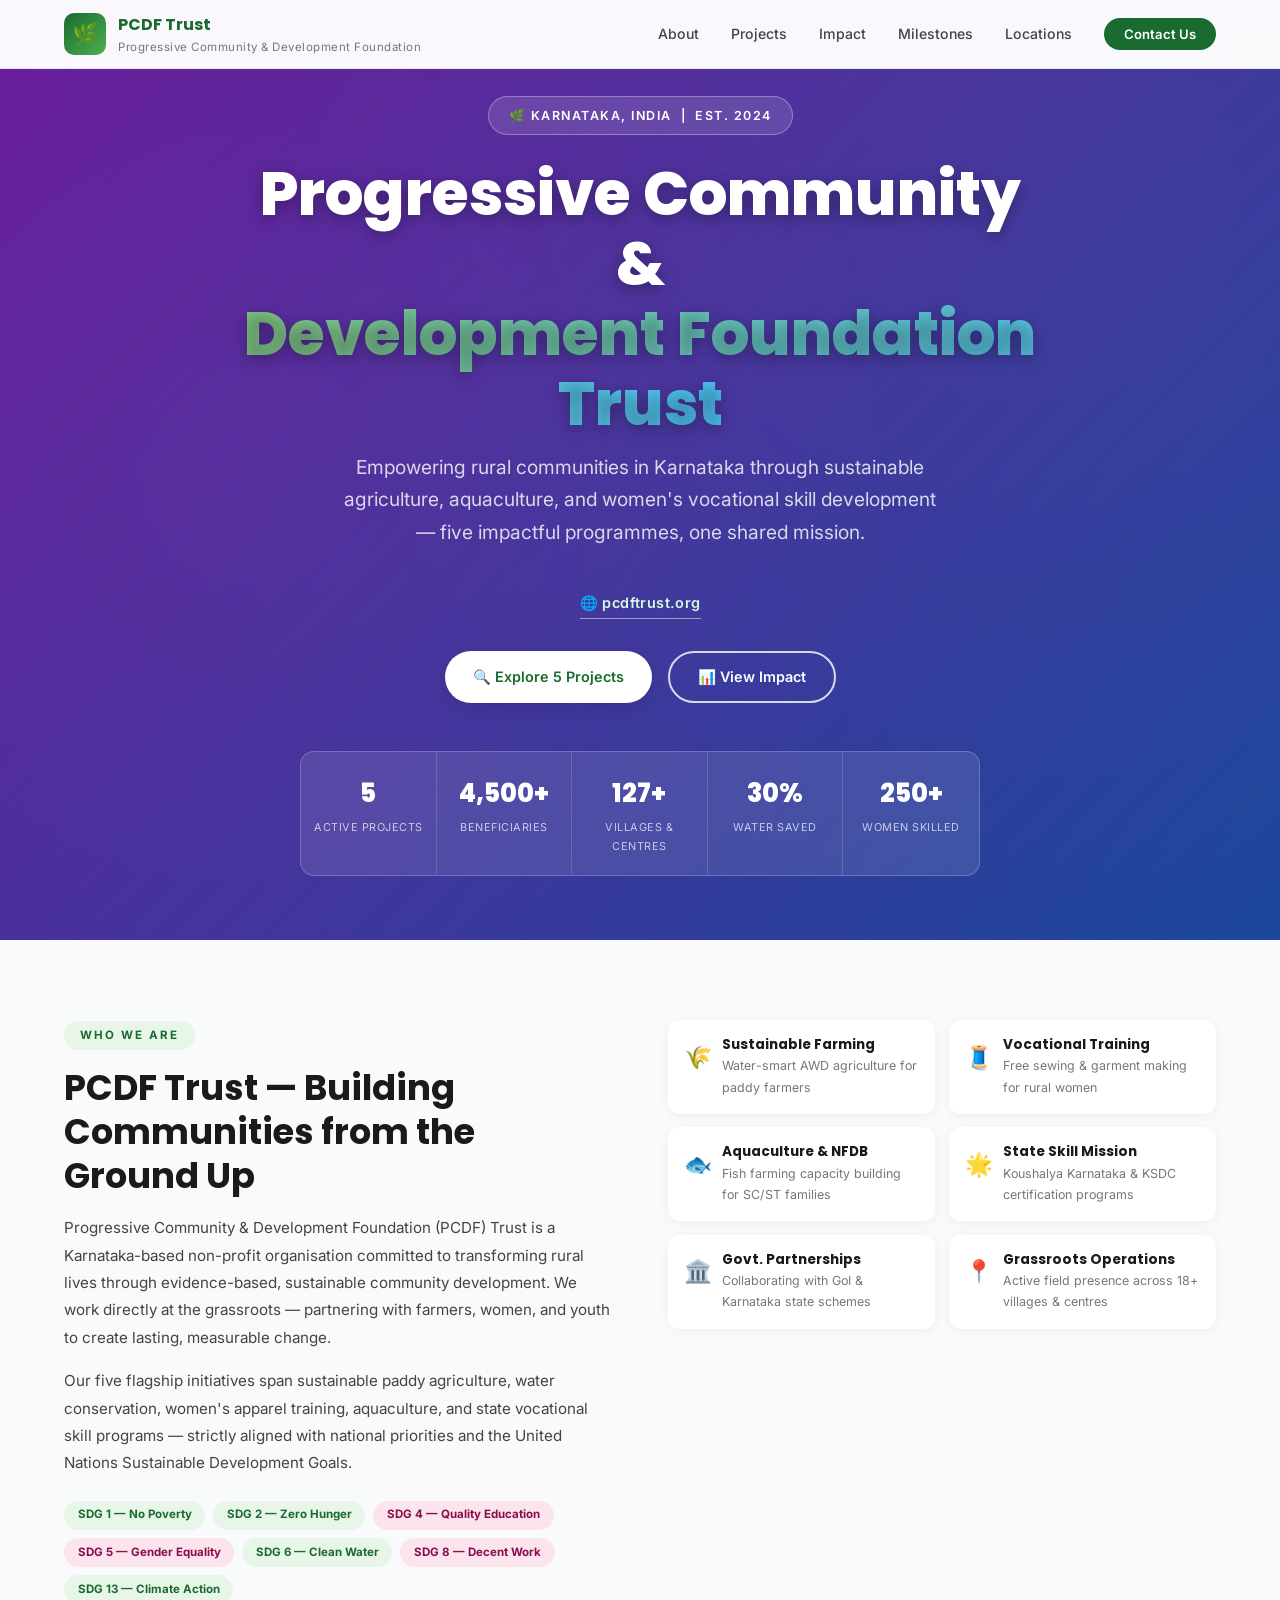
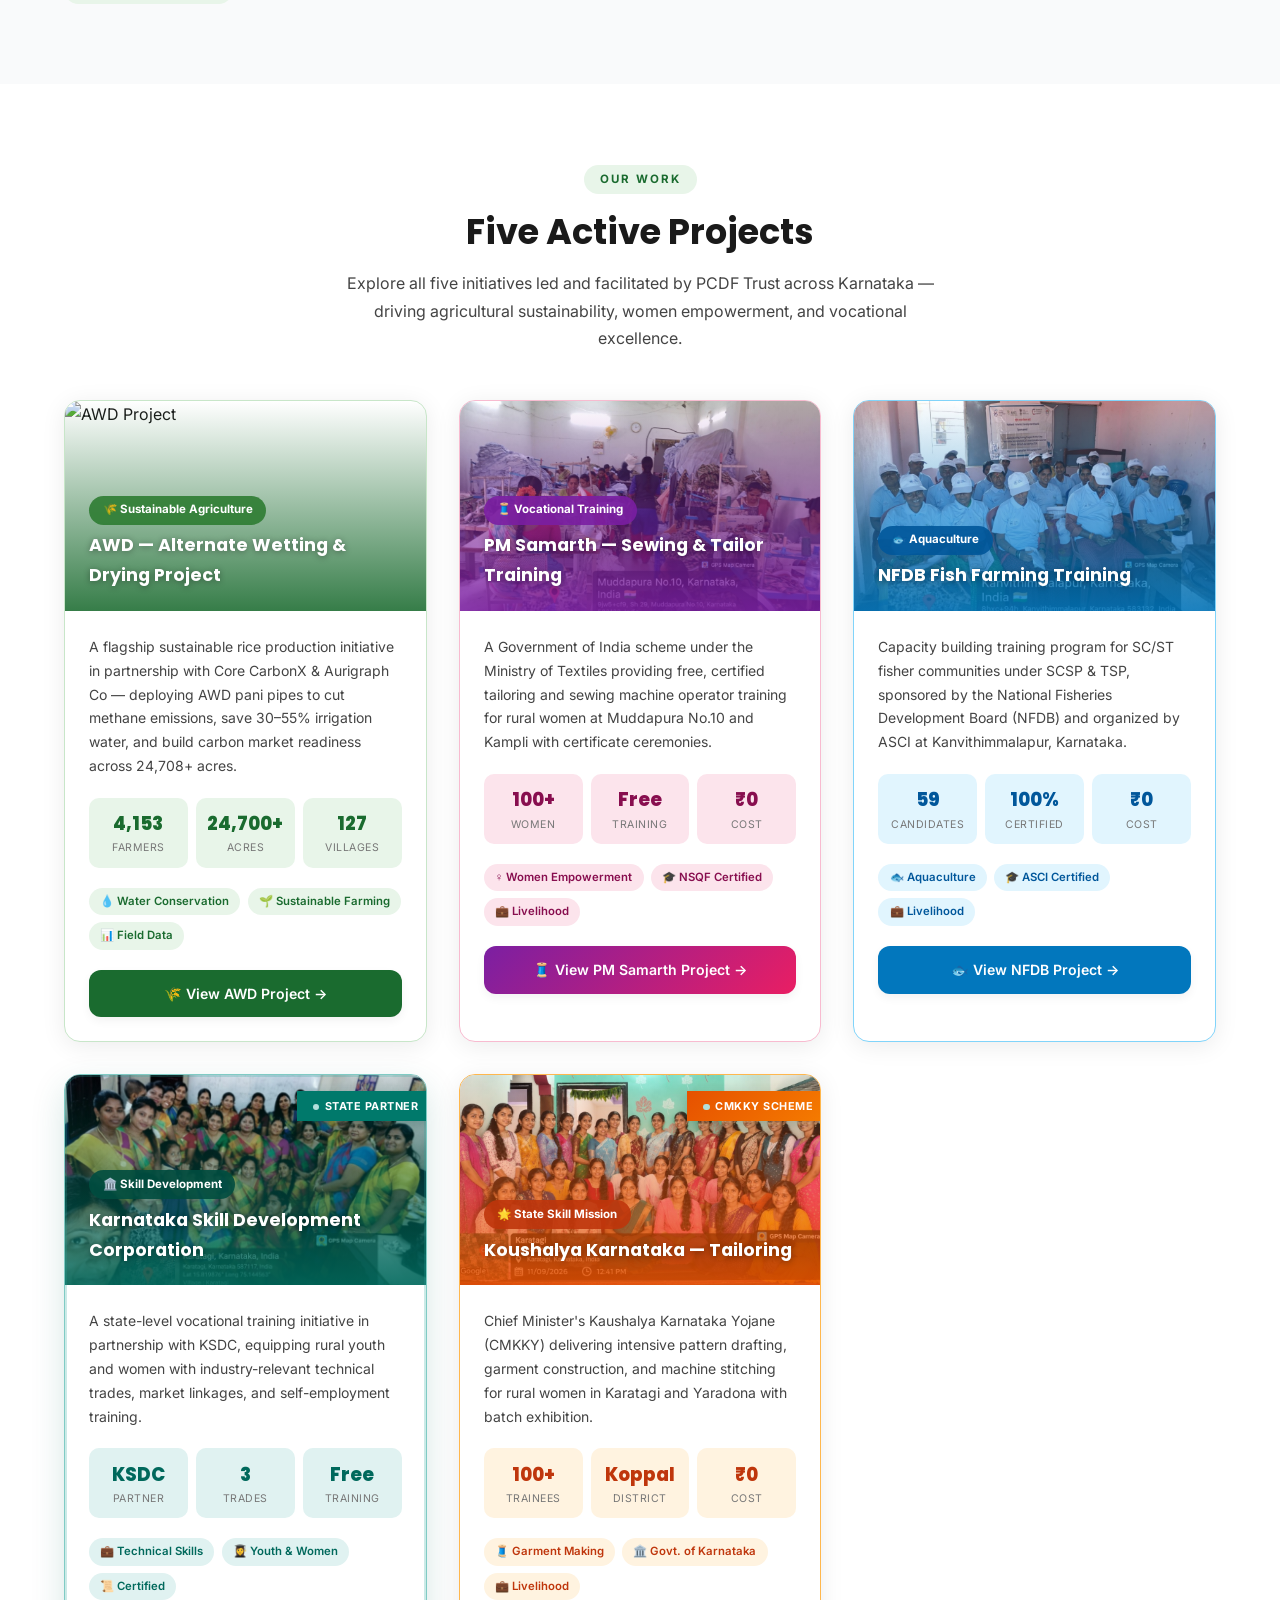
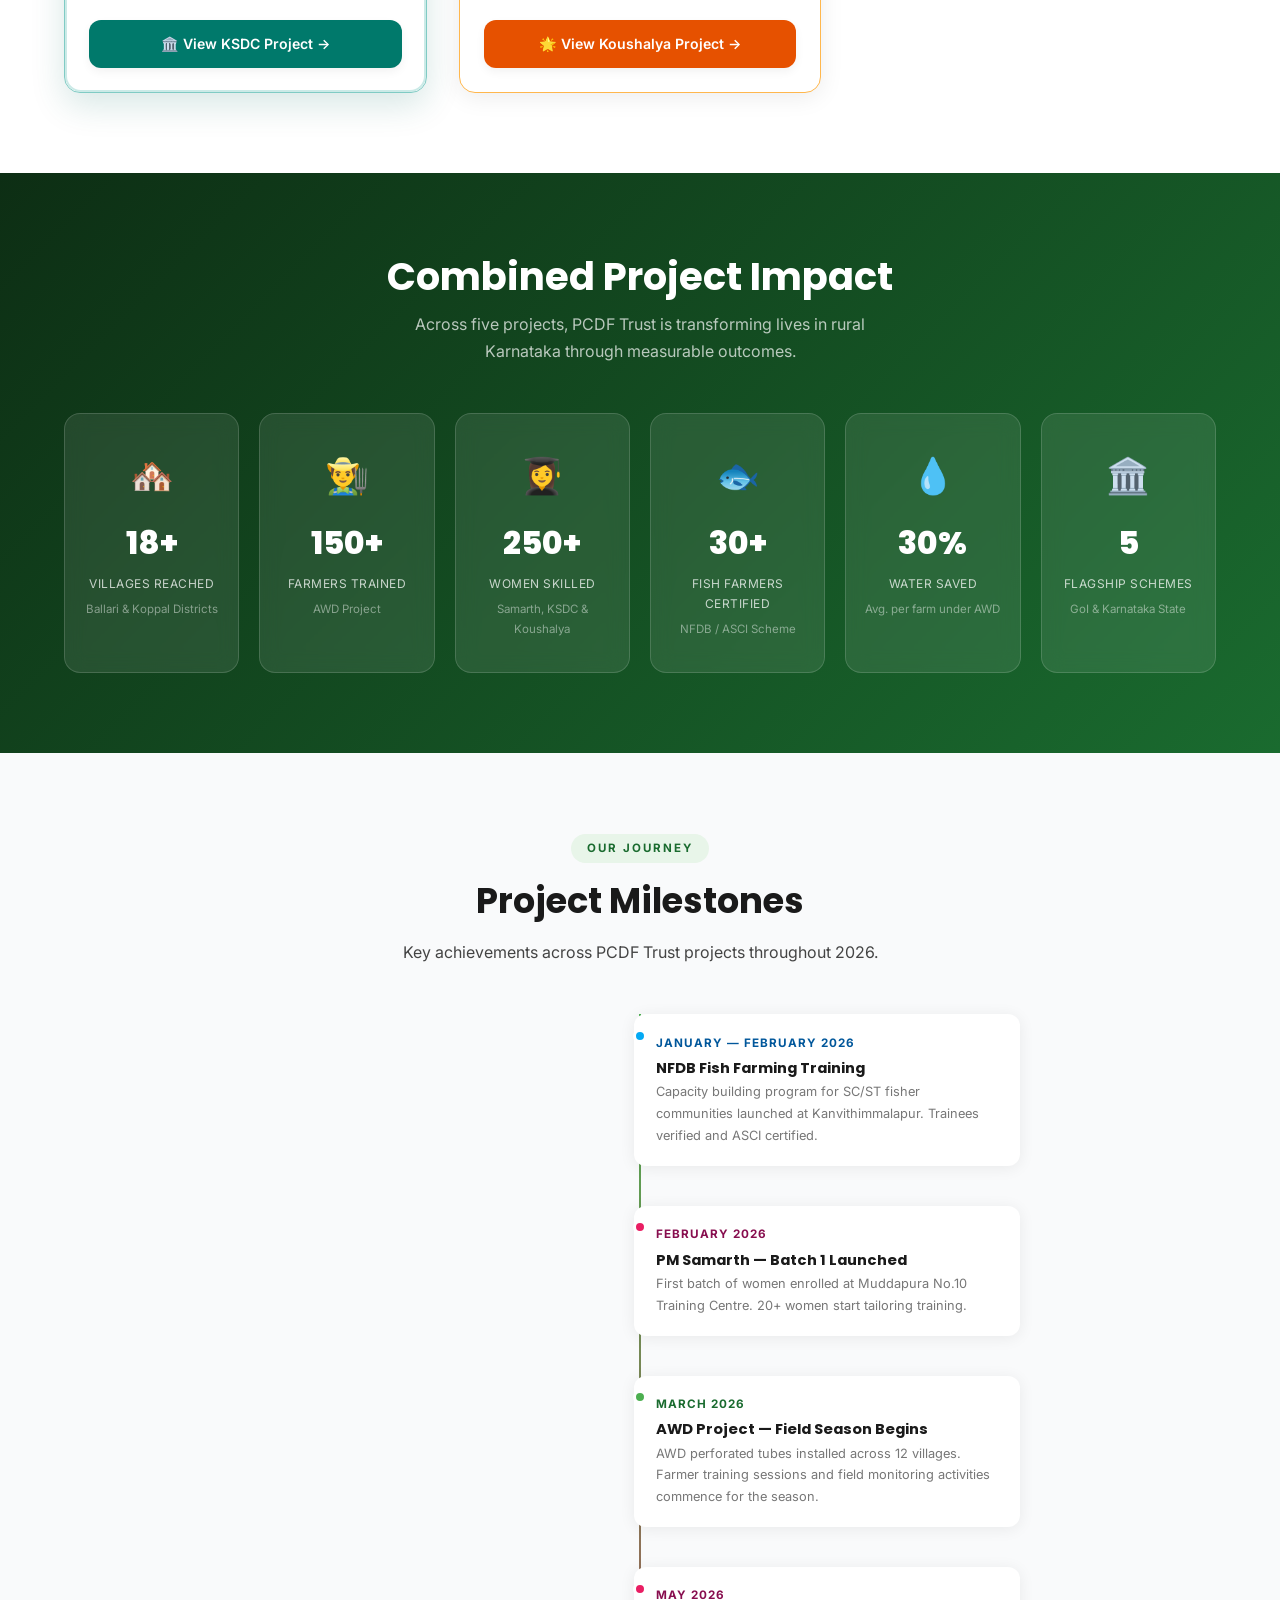
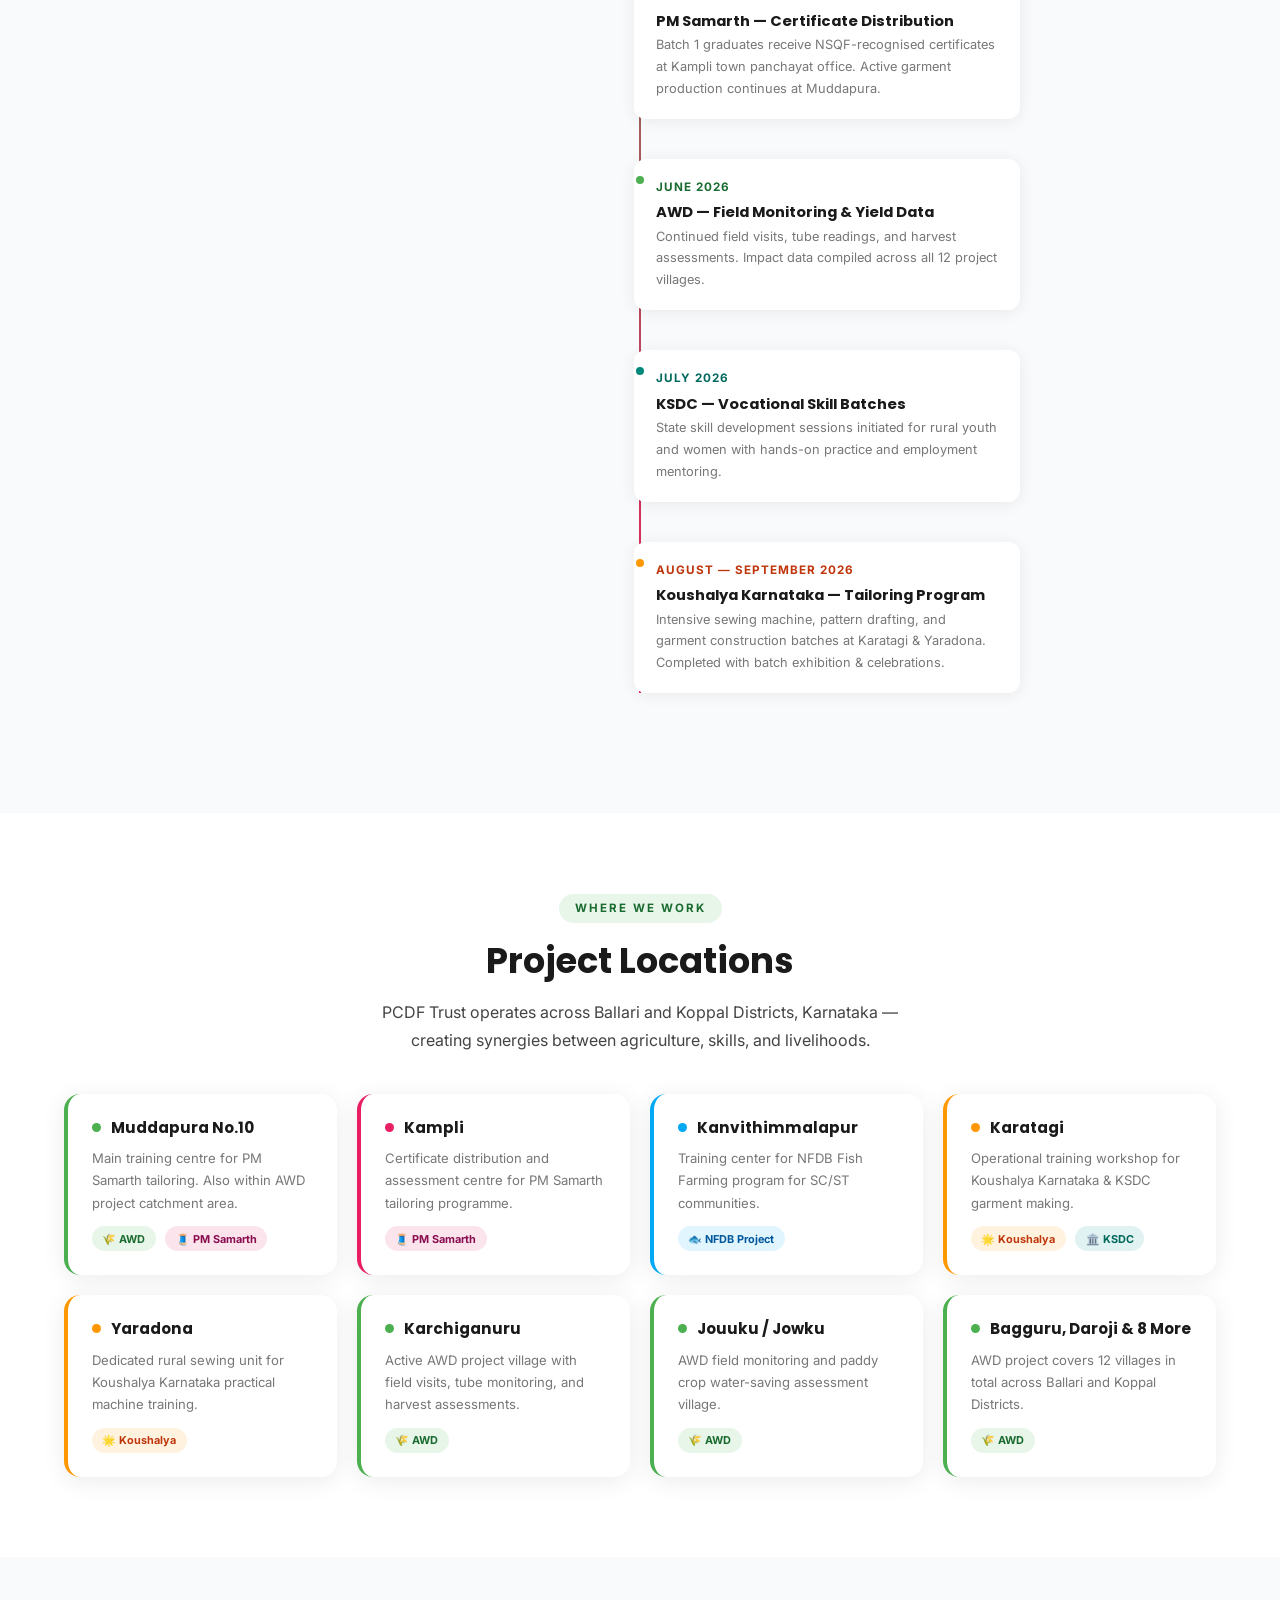
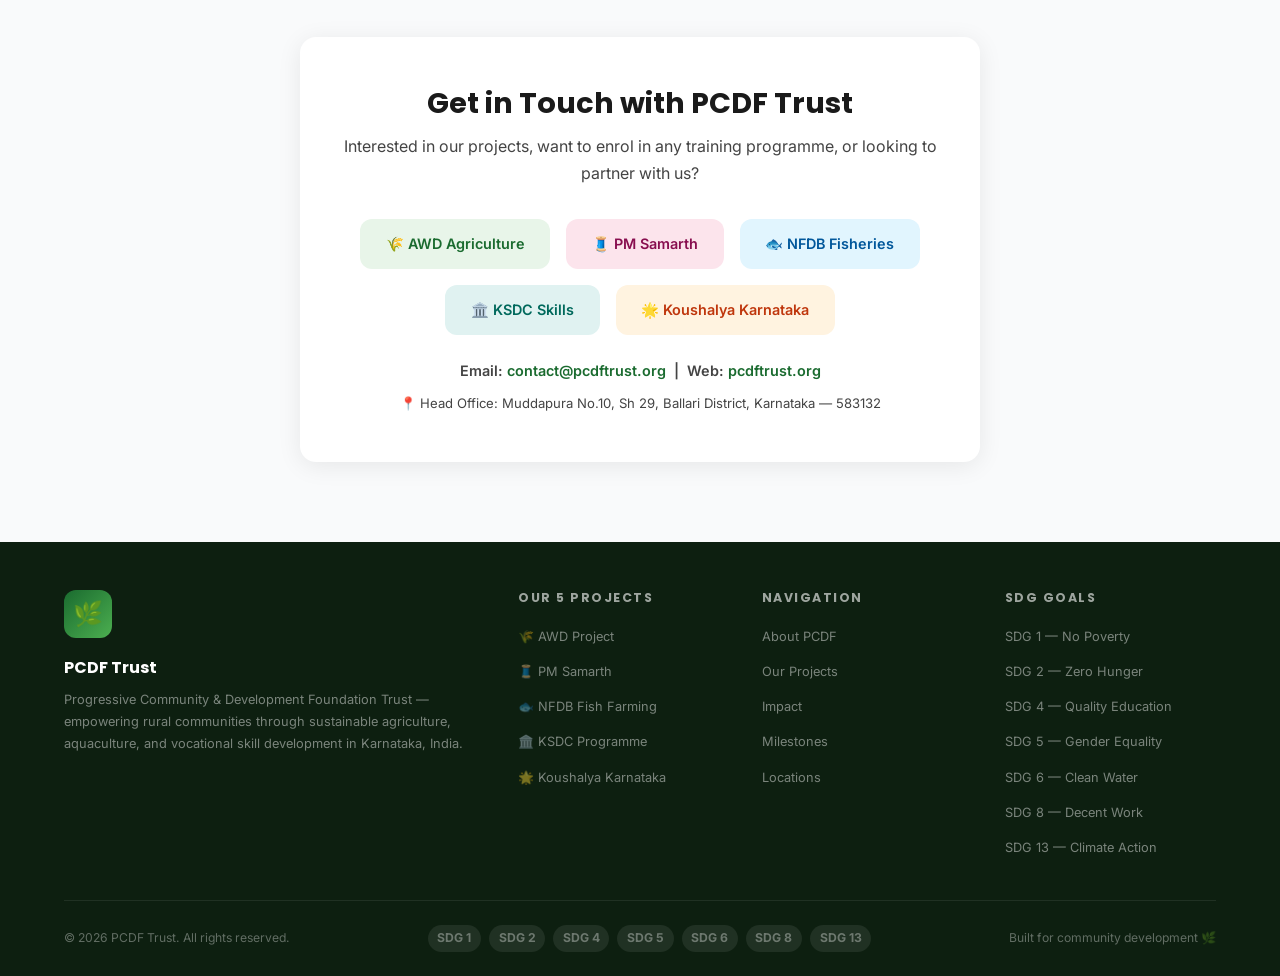
==== commit 8a62604b: "Initial commit" ====
--- a/index.html
+++ b/index.html
@@ -3,8 +3,8 @@
 <head>
   <meta charset="UTF-8" />
   <meta name="viewport" content="width=device-width, initial-scale=1.0" />
-  <title>PCDF Trust — Projects Dashboard</title>
-  <meta name="description" content="Progressive Community and Development Foundation Trust — empowering communities through sustainable agriculture and vocational skill development in Karnataka." />
+  <title>PCDF Trust — Projects Dashboard (5 Flagship Initiatives)</title>
+  <meta name="description" content="Progressive Community & Development Foundation Trust — empowering rural communities in Karnataka through sustainable agriculture, aquaculture, and vocational skill development." />
   <link rel="preconnect" href="https://fonts.googleapis.com" />
   <link rel="preconnect" href="https://fonts.gstatic.com" crossorigin />
   <link href="https://fonts.googleapis.com/css2?family=Poppins:wght@600;700;800&family=Inter:wght@400;500;600&display=swap" rel="stylesheet" />
@@ -12,6 +12,7 @@
 </head>
 <body>
 
+<!-- NAVBAR -->
 <nav id="navbar">
   <div class="container navbar-inner">
     <a href="index.html" class="navbar-brand">
@@ -36,86 +37,96 @@
 <div class="mobile-nav" id="mobile-nav">
   <ul>
     <li><a href="#about">About</a></li>
-    <li><a href="#projects">Projects</a></li>
+    <li><a href="#projects">Projects (5)</a></li>
     <li><a href="#impact">Impact</a></li>
     <li><a href="#milestones">Milestones</a></li>
     <li><a href="#locations">Locations</a></li>
     <li><a href="#contact">Contact Us</a></li>
   </ul>
 </div>
+
+<!-- HERO -->
 <section id="hero">
   <div class="container">
     <div class="hero-content">
       <div class="hero-badge">🌿 Karnataka, India &nbsp;|&nbsp; Est. 2024</div>
       <h1 class="hero-title">Progressive Community &amp;<br /><span>Development Foundation Trust</span></h1>
-      <p class="hero-sub">Empowering rural communities in Karnataka through sustainable agriculture and womens vocational skill development — one village, one family at a time.</p>
+      <p class="hero-sub">Empowering rural communities in Karnataka through sustainable agriculture, aquaculture, and women's vocational skill development — five impactful programmes, one shared mission.</p>
+      <a class="hero-domain" href="https://pcdftrust.org" target="_blank" rel="noopener noreferrer">🌐 pcdftrust.org</a>
       <div class="hero-actions">
-        <a href="#projects" class="btn btn-white">🔍 Explore Our Projects</a>
+        <a href="#projects" class="btn btn-white">🔍 Explore 5 Projects</a>
         <a href="#impact" class="btn btn-outline-white">📊 View Impact</a>
       </div>
       <div class="hero-stats-bar">
-        <div class="hstat"><span class="hstat-num">3</span><span class="hstat-label">Active Projects</span></div>
-        <div class="hstat"><span class="hstat-num">300+</span><span class="hstat-label">Beneficiaries</span></div>
-        <div class="hstat"><span class="hstat-num">15+</span><span class="hstat-label">Villages</span></div>
+        <div class="hstat"><span class="hstat-num">5</span><span class="hstat-label">Active Projects</span></div>
+        <div class="hstat"><span class="hstat-num">4,500+</span><span class="hstat-label">Beneficiaries</span></div>
+        <div class="hstat"><span class="hstat-num">127+</span><span class="hstat-label">Villages &amp; Centres</span></div>
         <div class="hstat"><span class="hstat-num">30%</span><span class="hstat-label">Water Saved</span></div>
-        <div class="hstat"><span class="hstat-num">100+</span><span class="hstat-label">Women Trained</span></div>
-      </div>
-    </div>
-  </div>
-</section>
-
+        <div class="hstat"><span class="hstat-num">250+</span><span class="hstat-label">Women Skilled</span></div>
+      </div>
+    </div>
+  </div>
+</section>
+
+<!-- ABOUT -->
 <section id="about">
   <div class="container">
     <div class="about-grid reveal">
       <div>
         <span class="section-tag green">Who We Are</span>
         <h2 class="section-heading">PCDF Trust — Building Communities from the Ground Up</h2>
-        <p class="section-sub">Progressive Community &amp; Development Foundation (PCDF) Trust is a Karnataka-based non-profit organisation committed to improving rural livelihoods through evidence-based community programmes. We work directly at the grassroots — engaging farmers, women, and local communities to create lasting, measurable change.</p>
-        <p class="section-sub mt1">Our programmes span sustainable agriculture, womens vocational training, and community capacity building — all aligned with India national development priorities and the United Nations Sustainable Development Goals.</p>
+        <p class="section-sub">Progressive Community &amp; Development Foundation (PCDF) Trust is a Karnataka-based non-profit organisation committed to transforming rural lives through evidence-based, sustainable community development. We work directly at the grassroots — partnering with farmers, women, and youth to create lasting, measurable change.</p>
+        <p class="section-sub mt1">Our five flagship initiatives span sustainable paddy agriculture, water conservation, women's apparel training, aquaculture, and state vocational skill programs — strictly aligned with national priorities and the United Nations Sustainable Development Goals.</p>
         <div class="sdg-row">
+          <span class="sdg-chip green">SDG 1 — No Poverty</span>
           <span class="sdg-chip green">SDG 2 — Zero Hunger</span>
-          <span class="sdg-chip green">SDG 6 — Clean Water</span>
           <span class="sdg-chip purple">SDG 4 — Quality Education</span>
           <span class="sdg-chip purple">SDG 5 — Gender Equality</span>
+          <span class="sdg-chip green">SDG 6 — Clean Water</span>
           <span class="sdg-chip purple">SDG 8 — Decent Work</span>
           <span class="sdg-chip green">SDG 13 — Climate Action</span>
         </div>
       </div>
       <div class="trust-pillars">
-        <div class="pillar"><span class="pillar-icon">🌾</span><div><h4>Sustainable Farming</h4><p>Water-smart agriculture for paddy farmers</p></div></div>
-        <div class="pillar"><span class="pillar-icon">🧵</span><div><h4>Vocational Training</h4><p>Free skill development for rural women</p></div></div>
-        <div class="pillar"><span class="pillar-icon">📊</span><div><h4>Data-Driven</h4><p>Evidence-based monitoring and evaluation</p></div></div>
-        <div class="pillar"><span class="pillar-icon">🤝</span><div><h4>Community-Led</h4><p>Designed with and for local communities</p></div></div>
-        <div class="pillar"><span class="pillar-icon">🏛️</span><div><h4>Govt. Partnership</h4><p>Aligned with GoI schemes and policies</p></div></div>
-        <div class="pillar"><span class="pillar-icon">📍</span><div><h4>Ground-Level Presence</h4><p>Direct field operations in 14+ villages</p></div></div>
-      </div>
-    </div>
-  </div>
-</section>
+        <div class="pillar"><span class="pillar-icon">🌾</span><div><h4>Sustainable Farming</h4><p>Water-smart AWD agriculture for paddy farmers</p></div></div>
+        <div class="pillar"><span class="pillar-icon">🧵</span><div><h4>Vocational Training</h4><p>Free sewing &amp; garment making for rural women</p></div></div>
+        <div class="pillar"><span class="pillar-icon">🐟</span><div><h4>Aquaculture &amp; NFDB</h4><p>Fish farming capacity building for SC/ST families</p></div></div>
+        <div class="pillar"><span class="pillar-icon">🌟</span><div><h4>State Skill Mission</h4><p>Koushalya Karnataka &amp; KSDC certification programs</p></div></div>
+        <div class="pillar"><span class="pillar-icon">🏛️</span><div><h4>Govt. Partnerships</h4><p>Collaborating with GoI &amp; Karnataka state schemes</p></div></div>
+        <div class="pillar"><span class="pillar-icon">📍</span><div><h4>Grassroots Operations</h4><p>Active field presence across 18+ villages &amp; centres</p></div></div>
+      </div>
+    </div>
+  </div>
+</section>
+
+<!-- PROJECTS (5 ACTIVE PROJECTS) -->
 <section id="projects">
   <div class="container">
     <div class="projects-intro reveal">
       <span class="section-tag green">Our Work</span>
-      <h2 class="section-heading">Active Projects</h2>
-      <p>Three flagship initiatives running simultaneously across Ballari District, Karnataka — each making a measurable difference in the lives of rural communities.</p>
-    </div>
+      <h2 class="section-heading">Five Active Projects</h2>
+      <p>Explore all five initiatives led and facilitated by PCDF Trust across Karnataka — driving agricultural sustainability, women empowerment, and vocational excellence.</p>
+    </div>
+
     <div class="projects-grid">
+
+      <!-- 1. AWD Project -->
       <div class="project-card awd reveal delay-1">
         <div class="pc-banner">
           <img src="assets/gallery/training_session.jpg" alt="AWD Project" />
           <div class="pc-banner-overlay green-ov">
             <div class="pc-banner-content">
-              <span class="pc-badge green">🌾 Agriculture</span>
+              <span class="pc-badge green">🌾 Sustainable Agriculture</span>
               <div class="pc-title">AWD — Alternate Wetting &amp; Drying Project</div>
             </div>
           </div>
         </div>
         <div class="pc-body">
-          <p class="pc-desc">A sustainable paddy irrigation initiative that trains farmers to use the Alternate Wetting &amp; Drying (AWD) technique — saving up to 30% water without reducing crop yield. Covers 12 villages across Ballari &amp; Koppal Districts.</p>
+          <p class="pc-desc">A flagship sustainable rice production initiative in partnership with Core CarbonX &amp; Aurigraph Co — deploying AWD pani pipes to cut methane emissions, save 30–55% irrigation water, and build carbon market readiness across 24,708+ acres.</p>
           <div class="pc-stats">
-            <div class="pc-stat green"><span class="pc-stat-num green">150+</span><span class="pc-stat-label">Farmers</span></div>
-            <div class="pc-stat green"><span class="pc-stat-num green">30%</span><span class="pc-stat-label">Water Saved</span></div>
-            <div class="pc-stat green"><span class="pc-stat-num green">12</span><span class="pc-stat-label">Villages</span></div>
+            <div class="pc-stat green"><span class="pc-stat-num green">4,153</span><span class="pc-stat-label">Farmers</span></div>
+            <div class="pc-stat green"><span class="pc-stat-num green">24,700+</span><span class="pc-stat-label">Acres</span></div>
+            <div class="pc-stat green"><span class="pc-stat-num green">127</span><span class="pc-stat-label">Villages</span></div>
           </div>
           <div class="pc-tags">
             <span class="tag green">💧 Water Conservation</span>
@@ -125,6 +136,8 @@
           <a href="awd-project.html" class="pc-btn green">🌾 View AWD Project →</a>
         </div>
       </div>
+
+      <!-- 2. PM Samarth -->
       <div class="project-card samarth reveal delay-2">
         <div class="pc-banner">
           <img src="assets/samarth-gallery/samarth_sewing_02.jpg" alt="PM Samarth Project" />
@@ -136,7 +149,7 @@
           </div>
         </div>
         <div class="pc-body">
-          <p class="pc-desc">A Government of India-backed vocational programme under the PM Samarth Scheme (Ministry of Textiles) that provides free sewing machine and tailoring training to rural women in Muddapura and Kampli, Ballari District.</p>
+          <p class="pc-desc">A Government of India scheme under the Ministry of Textiles providing free, certified tailoring and sewing machine operator training for rural women at Muddapura No.10 and Kampli with certificate ceremonies.</p>
           <div class="pc-stats">
             <div class="pc-stat purple"><span class="pc-stat-num purple">100+</span><span class="pc-stat-label">Women</span></div>
             <div class="pc-stat purple"><span class="pc-stat-num purple">Free</span><span class="pc-stat-label">Training</span></div>
@@ -150,7 +163,9 @@
           <a href="samarth-project.html" class="pc-btn purple">🧵 View PM Samarth Project →</a>
         </div>
       </div>
-          <div class="project-card fish reveal delay-3" style="border:1px solid #81d4fa;">
+
+      <!-- 3. NFDB Fish Farming -->
+      <div class="project-card fish reveal delay-3" style="border:1px solid #81d4fa;">
         <div class="pc-banner">
           <img src="assets/fish-gallery/fish_training_01.jpg" alt="NFDB Fish Farming Project" />
           <div class="pc-banner-overlay" style="background:linear-gradient(to top,rgba(2,119,189,0.88),transparent);">
@@ -161,125 +176,248 @@
           </div>
         </div>
         <div class="pc-body">
-          <p class="pc-desc">Capacity building training for SC/ST fisher communities sponsored by the National Fisheries Development Board (NFDB) and organized by ASCI at Kanvithimmalapur.</p>
+          <p class="pc-desc">Capacity building training program for SC/ST fisher communities under SCSP &amp; TSP, sponsored by the National Fisheries Development Board (NFDB) and organized by ASCI at Kanvithimmalapur, Karnataka.</p>
           <div class="pc-stats">
-            <div class="pc-stat" style="background:#e1f5fe;"><span class="pc-stat-num" style="color:#01579b;">30+</span><span class="pc-stat-label">Trainees</span></div>
+            <div class="pc-stat" style="background:#e1f5fe;"><span class="pc-stat-num" style="color:#01579b;">59</span><span class="pc-stat-label">Candidates</span></div>
             <div class="pc-stat" style="background:#e1f5fe;"><span class="pc-stat-num" style="color:#01579b;">100%</span><span class="pc-stat-label">Certified</span></div>
-            <div class="pc-stat" style="background:#e1f5fe;"><span class="pc-stat-num" style="color:#01579b;">₹0</span><span class="pc-stat-label">Cost</span></div>
+            <div class="pc-stat" style="background:#e1f5fe;"><span class="pc-stat-num" style="color:#01579b;">&#x20B9;0</span><span class="pc-stat-label">Cost</span></div>
           </div>
           <div class="pc-tags">
-            <span class="tag" style="background:#e1f5fe;color:#01579b;">🐟 Fish Farming</span>
+            <span class="tag" style="background:#e1f5fe;color:#01579b;">🐟 Aquaculture</span>
             <span class="tag" style="background:#e1f5fe;color:#01579b;">🎓 ASCI Certified</span>
             <span class="tag" style="background:#e1f5fe;color:#01579b;">💼 Livelihood</span>
           </div>
           <a href="fish-project.html" class="pc-btn" style="background:#0277bd;color:#fff;">🐟 View NFDB Project →</a>
         </div>
       </div>
-    </div>
-  </div>
-</section>
-
+
+      <!-- 4. KSDC Project -->
+      <div class="project-card ksdc featured-project reveal delay-4" style="border:1px solid #80cbc4;">
+        <div class="pc-banner">
+          <img src="assets/ksdc-gallery/ksdc_karatagi_group_01.jpg" alt="Karnataka Skill Development Corporation training" />
+          <span class="featured-ribbon">State Partner</span>
+          <div class="pc-banner-overlay" style="background:linear-gradient(to top,rgba(0,105,92,0.9),transparent);">
+            <div class="pc-banner-content">
+              <span class="pc-badge" style="background:rgba(0,77,64,0.9);color:#fff;">🏛️ Skill Development</span>
+              <div class="pc-title">Karnataka Skill Development Corporation</div>
+            </div>
+          </div>
+        </div>
+        <div class="pc-body">
+          <p class="pc-desc">A state-level vocational training initiative in partnership with KSDC, equipping rural youth and women with industry-relevant technical trades, market linkages, and self-employment training.</p>
+          <div class="pc-stats">
+            <div class="pc-stat" style="background:#e0f2f1;"><span class="pc-stat-num" style="color:#00695c;">KSDC</span><span class="pc-stat-label">Partner</span></div>
+            <div class="pc-stat" style="background:#e0f2f1;"><span class="pc-stat-num" style="color:#00695c;">3</span><span class="pc-stat-label">Trades</span></div>
+            <div class="pc-stat" style="background:#e0f2f1;"><span class="pc-stat-num" style="color:#00695c;">Free</span><span class="pc-stat-label">Training</span></div>
+          </div>
+          <div class="pc-tags">
+            <span class="tag" style="background:#e0f2f1;color:#00695c;">💼 Technical Skills</span>
+            <span class="tag" style="background:#e0f2f1;color:#00695c;">👩‍🎓 Youth &amp; Women</span>
+            <span class="tag" style="background:#e0f2f1;color:#00695c;">📜 Certified</span>
+          </div>
+          <a href="ksdc-project.html" class="pc-btn" style="background:#00796b;color:#fff;">🏛️ View KSDC Project →</a>
+        </div>
+      </div>
+
+      <!-- 5. Koushalya Karnataka (NEW 5TH PROJECT) -->
+      <div class="project-card koushalya reveal delay-3" style="border:1px solid #ffb74d;">
+        <div class="pc-banner">
+          <img src="assets/koushalya-gallery/koushalya_05.jpg" alt="Koushalya Karnataka Project" />
+          <span class="featured-ribbon" style="background:linear-gradient(135deg,#e65100,#f57c00);">CMKKY Scheme</span>
+          <div class="pc-banner-overlay" style="background:linear-gradient(to top,rgba(230,81,0,0.88),transparent);">
+            <div class="pc-banner-content">
+              <span class="pc-badge" style="background:rgba(191,54,12,0.9);color:#fff;">🌟 State Skill Mission</span>
+              <div class="pc-title">Koushalya Karnataka — Tailoring</div>
+            </div>
+          </div>
+        </div>
+        <div class="pc-body">
+          <p class="pc-desc">Chief Minister's Kaushalya Karnataka Yojane (CMKKY) delivering intensive pattern drafting, garment construction, and machine stitching for rural women in Karatagi and Yaradona with batch exhibition.</p>
+          <div class="pc-stats">
+            <div class="pc-stat orange"><span class="pc-stat-num orange">100+</span><span class="pc-stat-label">Trainees</span></div>
+            <div class="pc-stat orange"><span class="pc-stat-num orange">Koppal</span><span class="pc-stat-label">District</span></div>
+            <div class="pc-stat orange"><span class="pc-stat-num orange">&#x20B9;0</span><span class="pc-stat-label">Cost</span></div>
+          </div>
+          <div class="pc-tags">
+            <span class="tag orange">🧵 Garment Making</span>
+            <span class="tag orange">🏛️ Govt. of Karnataka</span>
+            <span class="tag orange">💼 Livelihood</span>
+          </div>
+          <a href="koushalya-project.html" class="pc-btn" style="background:#e65100;color:#fff;">🌟 View Koushalya Project →</a>
+        </div>
+      </div>
+
+    </div>
+  </div>
+</section>
+
+<!-- COMBINED IMPACT -->
 <section id="impact">
   <div class="container">
     <div class="impact-intro reveal">
       <h2>Combined Project Impact</h2>
-      <p>Across both projects, PCDF Trust is transforming lives in rural Karnataka.</p>
+      <p>Across five projects, PCDF Trust is transforming lives in rural Karnataka through measurable outcomes.</p>
     </div>
     <div class="impact-big-grid reveal">
-      <div class="icard"><div class="icard-icon">🏘️</div><div class="icard-num">15+</div><div class="icard-label">Villages Reached</div><div class="icard-sub">Ballari &amp; Koppal Districts</div></div>
+      <div class="icard"><div class="icard-icon">🏘️</div><div class="icard-num">18+</div><div class="icard-label">Villages Reached</div><div class="icard-sub">Ballari &amp; Koppal Districts</div></div>
       <div class="icard"><div class="icard-icon">👨‍🌾</div><div class="icard-num">150+</div><div class="icard-label">Farmers Trained</div><div class="icard-sub">AWD Project</div></div>
-      <div class="icard"><div class="icard-icon">♀️</div><div class="icard-num">100+</div><div class="icard-label">Women Skilled</div><div class="icard-sub">PM Samarth</div></div>
-      <div class="icard"><div class="icard-icon">💧</div><div class="icard-num">30%</div><div class="icard-label">Water Saved</div><div class="icard-sub">Avg. per paddy farm</div></div>
-      <div class="icard"><div class="icard-icon">🌾</div><div class="icard-num">200+</div><div class="icard-label">Hectares Covered</div><div class="icard-sub">AWD irrigation</div></div>
-      <div class="icard"><div class="icard-icon">🏅</div><div class="icard-num">NSQF</div><div class="icard-label">Certified Training</div><div class="icard-sub">Govt. of India</div></div>
-    </div>
-  </div>
-</section>
-
+      <div class="icard"><div class="icard-icon">👩‍🎓</div><div class="icard-num">250+</div><div class="icard-label">Women Skilled</div><div class="icard-sub">Samarth, KSDC &amp; Koushalya</div></div>
+      <div class="icard"><div class="icard-icon">🐟</div><div class="icard-num">30+</div><div class="icard-label">Fish Farmers Certified</div><div class="icard-sub">NFDB / ASCI Scheme</div></div>
+      <div class="icard"><div class="icard-icon">💧</div><div class="icard-num">30%</div><div class="icard-label">Water Saved</div><div class="icard-sub">Avg. per farm under AWD</div></div>
+      <div class="icard"><div class="icard-icon">🏛️</div><div class="icard-num">5</div><div class="icard-label">Flagship Schemes</div><div class="icard-sub">GoI &amp; Karnataka State</div></div>
+    </div>
+  </div>
+</section>
+
+<!-- MILESTONES -->
 <section id="milestones">
   <div class="container">
     <div class="milestones-intro">
       <span class="section-tag green">Our Journey</span>
       <h2 class="section-heading dark">Project Milestones</h2>
-      <p class="muted">Key events across both PCDF Trust projects in 2026.</p>
+      <p class="muted">Key achievements across PCDF Trust projects throughout 2026.</p>
     </div>
     <div class="timeline reveal">
+
+      <!-- Jan 2026 -->
       <div class="tm-item">
         <div class="tm-spacer"></div><div class="tm-dot" style="background:#03a9f4;"></div>
-        <div class="tm-content"><div class="tm-date" style="color:#01579b;">Jan/Feb 2026</div><h4>NFDB Fish Farming Training</h4><p>Capacity building program for SC/ST fisher communities begins at Kanvithimmalapur. Trainees verified and ASCI certified.</p></div>
-      </div>
+        <div class="tm-content"><div class="tm-date" style="color:#01579b;">January — February 2026</div><h4>NFDB Fish Farming Training</h4><p>Capacity building program for SC/ST fisher communities launched at Kanvithimmalapur. Trainees verified and ASCI certified.</p></div>
+      </div>
+
+      <!-- Feb 2026 -->
       <div class="tm-item">
         <div class="tm-content"><div class="tm-date purple">February 2026</div><h4>PM Samarth — Batch 1 Launched</h4><p>First batch of women enrolled at Muddapura No.10 Training Centre. 20+ women start tailoring training.</p></div>
         <div class="tm-dot purple"></div><div class="tm-spacer"></div>
       </div>
+
+      <!-- Mar 2026 -->
       <div class="tm-item">
         <div class="tm-spacer"></div><div class="tm-dot green"></div>
-        <div class="tm-content"><div class="tm-date green">March 2026</div><h4>AWD Project — Field Season Begins</h4><p>AWD tubes installed across 12 villages. Farmer training sessions and field monitoring activities commence for the season.</p></div>
-      </div>
-      <div class="tm-item">
-        <div class="tm-content"><div class="tm-date purple">May 2026</div><h4>PM Samarth — Certificate Distribution</h4><p>Batch 1 graduates receive NSQF-recognised certificates at Kampli. Active garment production continues at Muddapura.</p></div>
+        <div class="tm-content"><div class="tm-date green">March 2026</div><h4>AWD Project — Field Season Begins</h4><p>AWD perforated tubes installed across 12 villages. Farmer training sessions and field monitoring activities commence for the season.</p></div>
+      </div>
+
+      <!-- May 2026 -->
+      <div class="tm-item">
+        <div class="tm-content"><div class="tm-date purple">May 2026</div><h4>PM Samarth — Certificate Distribution</h4><p>Batch 1 graduates receive NSQF-recognised certificates at Kampli town panchayat office. Active garment production continues at Muddapura.</p></div>
         <div class="tm-dot purple"></div><div class="tm-spacer"></div>
       </div>
+
+      <!-- Jun 2026 -->
       <div class="tm-item">
         <div class="tm-spacer"></div><div class="tm-dot green"></div>
-        <div class="tm-content"><div class="tm-date green">June 2026</div><h4>AWD — Field Monitoring &amp; Data</h4><p>Continued field visits, tube readings, and harvest assessments. Impact data compiled across all 12 project villages.</p></div>
-      </div>
-      <div class="tm-item">
-        <div class="tm-content"><div class="tm-date purple">Ongoing 2026</div><h4>PM Samarth — New Batches Rolling</h4><p>Multiple batches running at Muddapura and Kampli. 100+ women enrolled in total with placement support ongoing.</p></div>
-        <div class="tm-dot purple"></div><div class="tm-spacer"></div>
-      </div>
-    </div>
-  </div>
-</section>
+        <div class="tm-content"><div class="tm-date green">June 2026</div><h4>AWD — Field Monitoring &amp; Yield Data</h4><p>Continued field visits, tube readings, and harvest assessments. Impact data compiled across all 12 project villages.</p></div>
+      </div>
+
+      <!-- Jul 2026 -->
+      <div class="tm-item">
+        <div class="tm-content"><div class="tm-date" style="color:#00695c;">July 2026</div><h4>KSDC — Vocational Skill Batches</h4><p>State skill development sessions initiated for rural youth and women with hands-on practice and employment mentoring.</p></div>
+        <div class="tm-dot" style="background:#00897b;"></div><div class="tm-spacer"></div>
+      </div>
+
+      <!-- Aug-Sep 2026 -->
+      <div class="tm-item">
+        <div class="tm-spacer"></div><div class="tm-dot" style="background:#ff9800;"></div>
+        <div class="tm-content"><div class="tm-date" style="color:#bf360c;">August — September 2026</div><h4>Koushalya Karnataka — Tailoring Program</h4><p>Intensive sewing machine, pattern drafting, and garment construction batches at Karatagi &amp; Yaradona. Completed with batch exhibition &amp; celebrations.</p></div>
+      </div>
+
+    </div>
+  </div>
+</section>
+
+<!-- LOCATIONS -->
 <section id="locations">
   <div class="container">
-    <div class="loc-intro reveal">
+    <div class="loc-intro">
       <span class="section-tag green">Where We Work</span>
       <h2 class="section-heading dark">Project Locations</h2>
-      <p class="muted">Both projects operate in Ballari District, Karnataka — strengthening the same communities from two different angles.</p>
+      <p class="muted">PCDF Trust operates across Ballari and Koppal Districts, Karnataka — creating synergies between agriculture, skills, and livelihoods.</p>
     </div>
     <div class="loc-grid reveal">
-      <div class="loc-card green"><div class="loc-header"><div class="loc-dot green"></div><h4>Muddapura No.10</h4></div><p>Main training centre for PM Samarth. Also within AWD project catchment area.</p><span class="loc-badge green">🌾 AWD</span> <span class="loc-badge purple">🧵 PM Samarth</span></div>
-      <div class="loc-card purple"><div class="loc-header"><div class="loc-dot purple"></div><h4>Kampli</h4></div><p>Certificate distribution and assessment centre for PM Samarth. Kampli Town Panchayat Office used for ceremonies.</p><span class="loc-badge purple">🧵 PM Samarth</span></div>
+      <div class="loc-card green"><div class="loc-header"><div class="loc-dot green"></div><h4>Muddapura No.10</h4></div><p>Main training centre for PM Samarth tailoring. Also within AWD project catchment area.</p><span class="loc-badge green">🌾 AWD</span> <span class="loc-badge purple">🧵 PM Samarth</span></div>
+      <div class="loc-card purple"><div class="loc-header"><div class="loc-dot purple"></div><h4>Kampli</h4></div><p>Certificate distribution and assessment centre for PM Samarth tailoring programme.</p><span class="loc-badge purple">🧵 PM Samarth</span></div>
       <div class="loc-card" style="border-color:#03a9f4;"><div class="loc-header"><div class="loc-dot" style="background:#03a9f4;"></div><h4>Kanvithimmalapur</h4></div><p>Training center for NFDB Fish Farming program for SC/ST communities.</p><span class="loc-badge" style="background:#e1f5fe;color:#01579b;">🐟 NFDB Project</span></div>
-      <div class="loc-card green"><div class="loc-header"><div class="loc-dot green"></div><h4>Karchiganuru</h4></div><p>Active AWD project village with field visits, tube monitoring, and harvest assessment activities.</p><span class="loc-badge green">🌾 AWD</span></div>
-      <div class="loc-card green"><div class="loc-header"><div class="loc-dot green"></div><h4>Jouuku / Jowku</h4></div><p>AWD field monitoring and paddy crop assessment village. Green paddy fields and tube readings documented.</p><span class="loc-badge green">🌾 AWD</span></div>
-      <div class="loc-card green"><div class="loc-header"><div class="loc-dot green"></div><h4>Araliganuru</h4></div><p>Farmer field visits and AWD tube installation documented during the project season.</p><span class="loc-badge green">🌾 AWD</span></div>
-      <div class="loc-card green"><div class="loc-header"><div class="loc-dot green"></div><h4>Bagguru, Daroji &amp; 7 More</h4></div><p>AWD project covers 12 villages in total across Ballari and Koppal Districts.</p><span class="loc-badge green">🌾 AWD</span></div>
-    </div>
-  </div>
-</section>
-
+      <div class="loc-card orange"><div class="loc-header"><div class="loc-dot orange"></div><h4>Karatagi</h4></div><p>Operational training workshop for Koushalya Karnataka &amp; KSDC garment making.</p><span class="loc-badge orange">🌟 Koushalya</span> <span class="loc-badge" style="background:#e0f2f1;color:#00695c;">🏛️ KSDC</span></div>
+      <div class="loc-card orange"><div class="loc-header"><div class="loc-dot orange"></div><h4>Yaradona</h4></div><p>Dedicated rural sewing unit for Koushalya Karnataka practical machine training.</p><span class="loc-badge orange">🌟 Koushalya</span></div>
+      <div class="loc-card green"><div class="loc-header"><div class="loc-dot green"></div><h4>Karchiganuru</h4></div><p>Active AWD project village with field visits, tube monitoring, and harvest assessments.</p><span class="loc-badge green">🌾 AWD</span></div>
+      <div class="loc-card green"><div class="loc-header"><div class="loc-dot green"></div><h4>Jouuku / Jowku</h4></div><p>AWD field monitoring and paddy crop water-saving assessment village.</p><span class="loc-badge green">🌾 AWD</span></div>
+      <div class="loc-card green"><div class="loc-header"><div class="loc-dot green"></div><h4>Bagguru, Daroji &amp; 8 More</h4></div><p>AWD project covers 12 villages in total across Ballari and Koppal Districts.</p><span class="loc-badge green">🌾 AWD</span></div>
+    </div>
+  </div>
+</section>
+
+<!-- CONTACT -->
 <section id="contact">
   <div class="container">
     <div class="contact-card reveal">
       <h2>Get in Touch with PCDF Trust</h2>
-      <p>Interested in our projects, want to enrol in PM Samarth training, or looking to partner with us?</p>
+      <p>Interested in our projects, want to enrol in any training programme, or looking to partner with us?</p>
       <div class="contact-links">
-        <a href="awd-project.html#contact" class="contact-link green">🌾 AWD Project Enquiry</a>
-        <a href="samarth-project.html#contact" class="contact-link purple">🧵 PM Samarth Enquiry</a>
-        <a href="fish-project.html#contact" class="contact-link" style="background:#e1f5fe;color:#01579b;">🐟 NFDB Project Enquiry</a>
-      </div>
-      <p class="contact-addr">📍 Muddapura No.10, Sh 29, Ballari District, Karnataka — 583132</p>
-    </div>
-  </div>
-</section>
-
+        <a href="awd-project.html#contact" class="contact-link green">🌾 AWD Agriculture</a>
+        <a href="samarth-project.html#contact" class="contact-link purple">🧵 PM Samarth</a>
+        <a href="fish-project.html#contact" class="contact-link" style="background:#e1f5fe;color:#01579b;">🐟 NFDB Fisheries</a>
+        <a href="ksdc-project.html#contact" class="contact-link" style="background:#e0f2f1;color:#00695c;">🏛️ KSDC Skills</a>
+        <a href="koushalya-project.html#contact" class="contact-link orange">🌟 Koushalya Karnataka</a>
+      </div>
+      <p class="contact-meta">Email: <a href="mailto:contact@pcdftrust.org">contact@pcdftrust.org</a> &nbsp;|&nbsp; Web: <a href="https://pcdftrust.org" target="_blank" rel="noopener noreferrer">pcdftrust.org</a></p>
+      <p class="contact-addr">📍 Head Office: Muddapura No.10, Sh 29, Ballari District, Karnataka — 583132</p>
+    </div>
+  </div>
+</section>
+
+<!-- FOOTER -->
 <footer>
   <div class="container">
     <div class="footer-inner">
       <div>
         <div class="footer-brand-logo">🌿</div>
         <div class="footer-brand-name">PCDF Trust</div>
-        <p class="footer-desc">Progressive Community &amp; Development Foundation Trust — empowering rural communities through sustainable agriculture and womens skill development in Karnataka, India.</p>
-      </div>
-      <div><h4>Projects</h4><ul class="footer-links"><li><a href="awd-project.html">🌾 AWD Project</a></li><li><a href="samarth-project.html">🧵 PM Samarth</a></li><li><a href="fish-project.html">🐟 NFDB Project</a></li></ul></div>
-      <div><h4>Navigation</h4><ul class="footer-links"><li><a href="#about">About PCDF</a></li><li><a href="#projects">Our Projects</a></li><li><a href="#impact">Impact</a></li><li><a href="#milestones">Milestones</a></li><li><a href="#locations">Locations</a></li></ul></div>
-      <div><h4>SDG Goals</h4><ul class="footer-links"><li><a href="#">SDG 2 — Zero Hunger</a></li><li><a href="#">SDG 4 — Education</a></li><li><a href="#">SDG 5 — Gender Equality</a></li><li><a href="#">SDG 6 — Clean Water</a></li><li><a href="#">SDG 8 — Decent Work</a></li><li><a href="#">SDG 13 — Climate Action</a></li></ul></div>
+        <p class="footer-desc">Progressive Community &amp; Development Foundation Trust — empowering rural communities through sustainable agriculture, aquaculture, and vocational skill development in Karnataka, India.</p>
+      </div>
+      <div>
+        <h4>Our 5 Projects</h4>
+        <ul class="footer-links">
+          <li><a href="awd-project.html">🌾 AWD Project</a></li>
+          <li><a href="samarth-project.html">🧵 PM Samarth</a></li>
+          <li><a href="fish-project.html">🐟 NFDB Fish Farming</a></li>
+          <li><a href="ksdc-project.html">🏛️ KSDC Programme</a></li>
+          <li><a href="koushalya-project.html">🌟 Koushalya Karnataka</a></li>
+        </ul>
+      </div>
+      <div>
+        <h4>Navigation</h4>
+        <ul class="footer-links">
+          <li><a href="#about">About PCDF</a></li>
+          <li><a href="#projects">Our Projects</a></li>
+          <li><a href="#impact">Impact</a></li>
+          <li><a href="#milestones">Milestones</a></li>
+          <li><a href="#locations">Locations</a></li>
+        </ul>
+      </div>
+      <div>
+        <h4>SDG Goals</h4>
+        <ul class="footer-links">
+          <li><a href="#">SDG 1 — No Poverty</a></li>
+          <li><a href="#">SDG 2 — Zero Hunger</a></li>
+          <li><a href="#">SDG 4 — Quality Education</a></li>
+          <li><a href="#">SDG 5 — Gender Equality</a></li>
+          <li><a href="#">SDG 6 — Clean Water</a></li>
+          <li><a href="#">SDG 8 — Decent Work</a></li>
+          <li><a href="#">SDG 13 — Climate Action</a></li>
+        </ul>
+      </div>
     </div>
     <div class="footer-bottom">
       <span>© 2026 PCDF Trust. All rights reserved.</span>
-      <div class="sdg-row-footer"><span class="sdg-f">SDG 2</span><span class="sdg-f">SDG 4</span><span class="sdg-f">SDG 5</span><span class="sdg-f">SDG 6</span><span class="sdg-f">SDG 8</span><span class="sdg-f">SDG 13</span></div>
+      <div class="sdg-row-footer">
+        <span class="sdg-f">SDG 1</span>
+        <span class="sdg-f">SDG 2</span>
+        <span class="sdg-f">SDG 4</span>
+        <span class="sdg-f">SDG 5</span>
+        <span class="sdg-f">SDG 6</span>
+        <span class="sdg-f">SDG 8</span>
+        <span class="sdg-f">SDG 13</span>
+      </div>
       <span>Built for community development 🌿</span>
     </div>
   </div>
@@ -288,15 +426,30 @@
 <button id="back-to-top" title="Back to top">↑</button>
 
 <script>
-  document.getElementById("hamburger").addEventListener("click",function(){document.getElementById("mobile-nav").classList.toggle("open");});
-  document.querySelectorAll("#mobile-nav a").forEach(function(a){a.addEventListener("click",function(){document.getElementById("mobile-nav").classList.remove("open");});});
-  window.addEventListener("scroll",function(){
-    var nav=document.getElementById("navbar");
-    nav.style.boxShadow=window.scrollY>60?"0 4px 20px rgba(0,0,0,0.1)":"none";
-    var btn=document.getElementById("back-to-top");
-    if(window.scrollY>400)btn.classList.add("visible"); else btn.classList.remove("visible");
+  document.getElementById("hamburger").addEventListener("click", function(){
+    document.getElementById("mobile-nav").classList.toggle("open");
   });
-  document.getElementById("back-to-top").addEventListener("click",function(){window.scrollTo({top:0,behavior:"smooth"});});
+  document.querySelectorAll("#mobile-nav a").forEach(function(a){
+    a.addEventListener("click", function(){
+      document.getElementById("mobile-nav").classList.remove("open");
+    });
+  });
+  window.addEventListener("scroll", function(){
+    var nav = document.getElementById("navbar");
+    if (nav) nav.style.boxShadow = window.scrollY > 60 ? "0 4px 20px rgba(0,0,0,0.1)" : "none";
+    var btn = document.getElementById("back-to-top");
+    if (btn) {
+      if (window.scrollY > 400) btn.classList.add("visible");
+      else btn.classList.remove("visible");
+    }
+  });
+  var btt = document.getElementById("back-to-top");
+  if (btt) {
+    btt.addEventListener("click", function(){
+      window.scrollTo({ top: 0, behavior: "smooth" });
+    });
+  }
+
   /* Scroll Reveal Observer */
   const revealElements = document.querySelectorAll('.reveal');
   const revealObserver = new IntersectionObserver((entries, observer) => {
@@ -310,4 +463,4 @@
   revealElements.forEach(el => revealObserver.observe(el));
 </script>
 </body>
-</html>+</html>
--- a/css/dashboard.css
+++ b/css/dashboard.css
@@ -1,4 +1,4 @@
-/* ===================================
+﻿/* ===================================
    PCDF TRUST — Dashboard Stylesheet
    =================================== */
 :root{
@@ -46,6 +46,8 @@
 .hero-title{font-size:clamp(2rem,5vw,3.8rem);color:#fff;font-weight:800;line-height:1.15;margin-bottom:0.75rem;text-shadow:0 4px 15px rgba(0,0,0,0.3);}
 .hero-title span{background:linear-gradient(90deg,#81c784,#4fc3f7);-webkit-background-clip:text;-webkit-text-fill-color:transparent;background-clip:text;}
 .hero-sub{font-size:clamp(1rem,2.5vw,1.2rem);color:rgba(255,255,255,0.8);margin-bottom:2.5rem;max-width:600px;margin-left:auto;margin-right:auto;}
+.hero-domain{display:inline-flex;align-items:center;gap:0.35rem;color:#d7f9e0;font-size:0.9rem;font-weight:600;letter-spacing:0.4px;margin:-1rem 0 2rem;border-bottom:1px solid rgba(215,249,224,0.55);padding-bottom:0.15rem;}
+.hero-domain:hover{color:#fff;border-bottom-color:#fff;}
 .hero-actions{display:flex;gap:1rem;justify-content:center;flex-wrap:wrap;margin-bottom:3rem;}
 .btn{display:inline-flex;align-items:center;gap:0.5rem;padding:0.75rem 1.75rem;border-radius:50px;font-weight:600;font-size:0.9rem;transition:var(--transition);cursor:pointer;border:none;}
 .btn-white{background:#fff;color:var(--green-dark);box-shadow:0 4px 15px rgba(0,0,0,0.1);}
@@ -91,6 +93,12 @@
 .project-card{transition: all 0.5s cubic-bezier(0.175, 0.885, 0.32, 1.275);} .project-card:hover{transform:translateY(-12px) scale(1.02);box-shadow:0 22px 45px rgba(0,0,0,0.22);}
 .project-card.awd{border:1px solid #c8e6c9;}
 .project-card.samarth{border:1px solid #f8bbd0;}
+.featured-project{position:relative;box-shadow:0 12px 34px rgba(0,105,92,0.16);}
+.featured-project::after{content:"";position:absolute;inset:0;border:2px solid rgba(38,166,154,0.24);border-radius:var(--radius);pointer-events:none;}
+.featured-ribbon{position:absolute;top:1rem;right:-0.35rem;z-index:2;background:#00796b;color:#fff;padding:0.35rem 0.8rem 0.35rem 1rem;font-size:0.68rem;font-weight:700;letter-spacing:0.5px;text-transform:uppercase;box-shadow:0 4px 12px rgba(0,77,64,0.25);}
+.featured-ribbon::after{content:"";position:absolute;right:0;bottom:-0.35rem;border-top:0.35rem solid #004d40;border-right:0.35rem solid transparent;}
+.featured-ribbon::before{content:"";display:inline-block;width:0.4rem;height:0.4rem;margin-right:0.35rem;border-radius:50%;background:#b2dfdb;box-shadow:0 0 0 0 rgba(178,223,219,0.8);animation:featuredPulse 1.8s infinite;vertical-align:middle;}
+@keyframes featuredPulse{70%{box-shadow:0 0 0 0.45rem rgba(178,223,219,0);}100%{box-shadow:0 0 0 0 rgba(178,223,219,0);}}
 .pc-banner{height:210px;position:relative;overflow:hidden;}
 .pc-banner img{position:absolute;inset:0;width:100%;height:100%;object-fit:cover;transition:transform 0.4s;}
 .project-card:hover .pc-banner img{transform:scale(1.05);}
@@ -183,13 +191,19 @@
 .contact-card{background:#fff;border-radius:var(--radius);box-shadow:var(--card-shadow);padding:3rem 2.5rem;max-width:680px;margin:0 auto;text-align:center;}
 .contact-card h2{font-size:1.8rem;color:var(--text-dark);margin-bottom:0.75rem;}
 .contact-card p{color:var(--text-mid);margin-bottom:2rem;}
+.contact-card p.contact-meta,
+.contact-card p.contact-addr{margin-bottom:0;}
 .contact-links{display:flex;gap:1rem;justify-content:center;flex-wrap:wrap;}
 .contact-link{display:flex;align-items:center;gap:0.5rem;padding:0.8rem 1.6rem;border-radius:12px;font-weight:600;font-size:0.9rem;transition:var(--transition);}
 .contact-link.green{background:var(--green-pale);color:var(--green-dark);}
 .contact-link.green:hover{background:var(--green-dark);color:#fff;}
 .contact-link.purple{background:var(--pink-pale);color:#880e4f;}
 .contact-link.purple:hover{background:var(--pink);color:#fff;}
-.contact-addr{margin-top:1.5rem;font-size:0.82rem;color:var(--text-light);}
+.contact-addr{margin-top:0.5rem;font-size:0.82rem;color:var(--text-light);}
+.contact-meta{margin:0.35rem 0 0;font-size:0.9rem;color:var(--text-dark);font-weight:600;}
+.contact-meta a{color:var(--green-dark);font-weight:600;}
+.contact-meta a:hover{text-decoration:underline;}
+.contact-links + .contact-meta{margin-top:1.5rem;}
 
 /* FOOTER */
 footer{background:#0d1f10;padding:3rem 0 1.5rem;}
@@ -219,3 +233,15 @@
 .delay-1 { transition-delay: 0.1s; }
 .delay-2 { transition-delay: 0.2s; }
 .delay-3 { transition-delay: 0.3s; }
+
+/* Koushalya Karnataka Dashboard Card Theme */
+.project-card.koushalya { border: 1px solid #ffb74d; }
+.project-card.koushalya:hover { box-shadow: 0 16px 45px rgba(230,81,0,0.22); }
+.tag.orange { background: #fff3e0; color: #bf360c; }
+.pc-stat.orange { background: #fff3e0; }
+.pc-stat-num.orange { color: #bf360c; }
+.loc-card.orange { border-color: #ff9800; }
+.loc-dot.orange { background: #ff9800; }
+.loc-badge.orange { background: #fff3e0; color: #bf360c; }
+.contact-link.orange { background: #fff3e0; color: #bf360c; }
+.contact-link.orange:hover { background: #e65100; color: #fff; }
